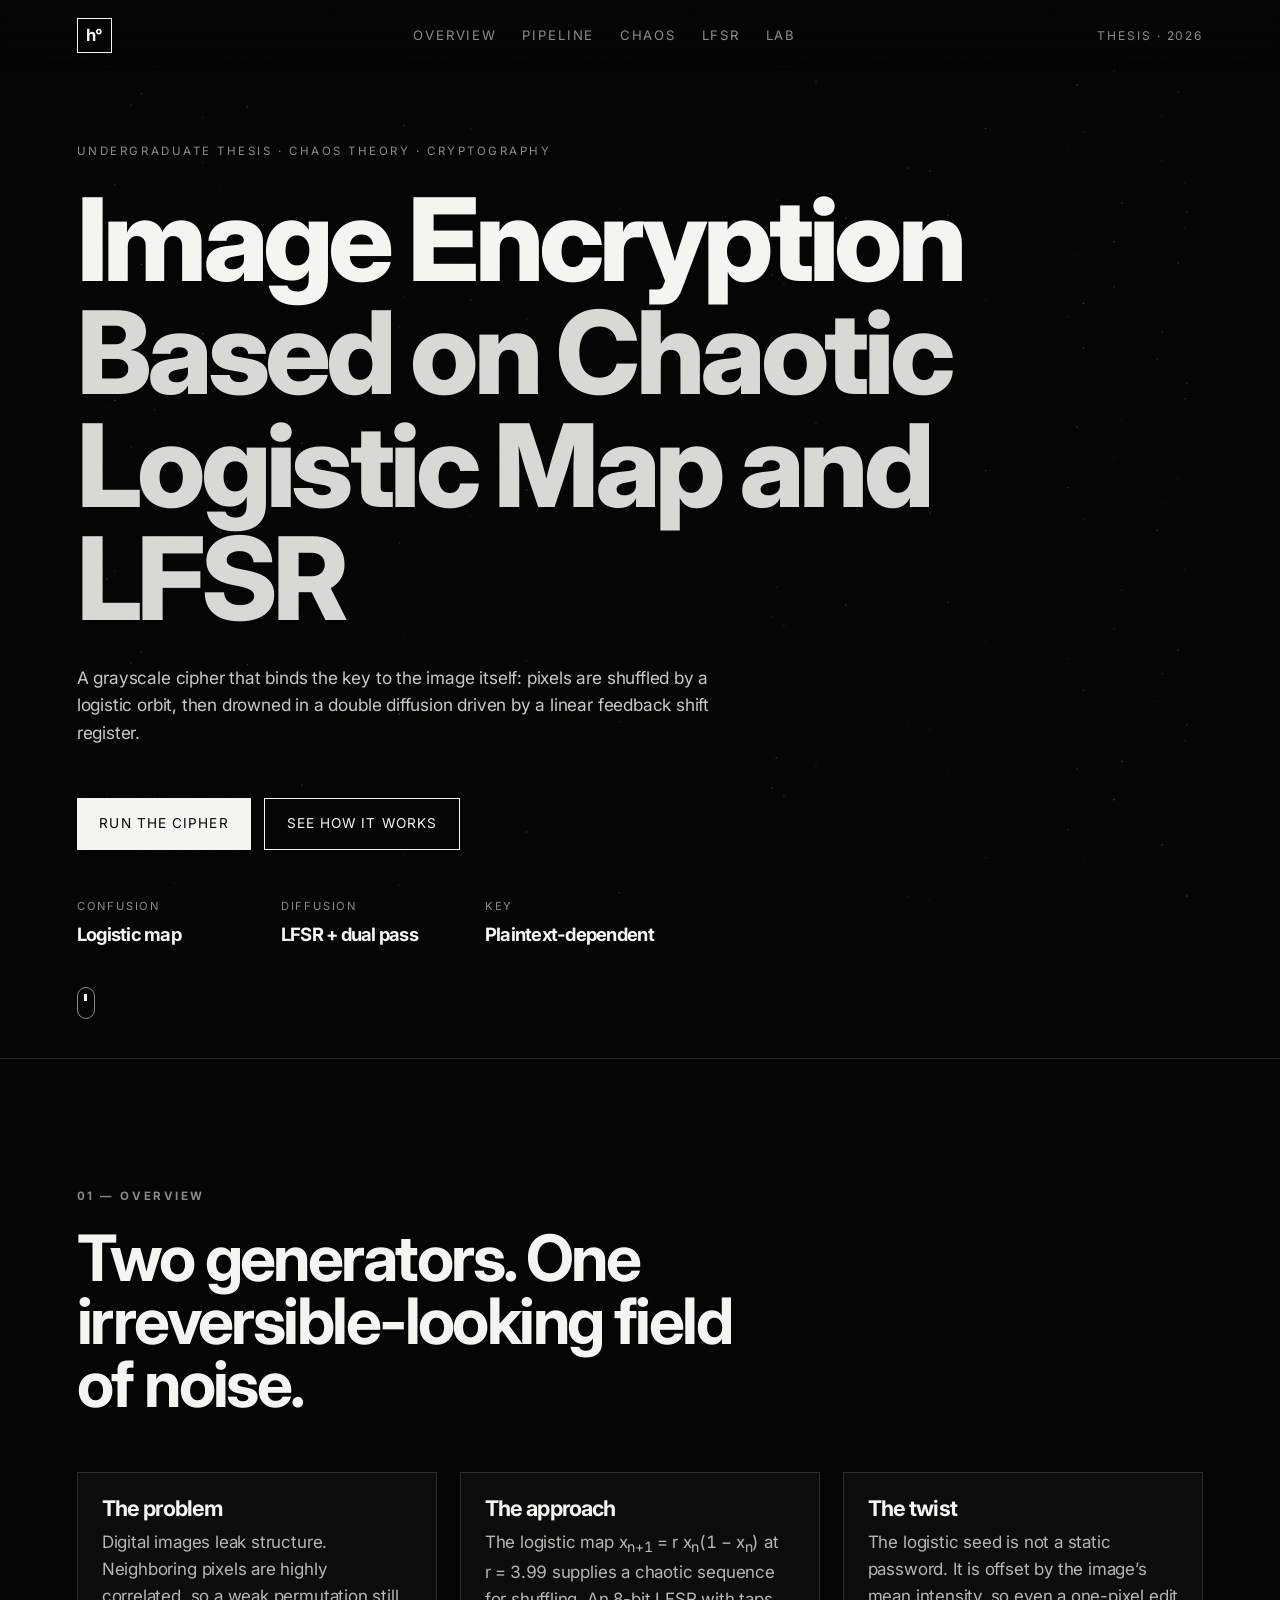
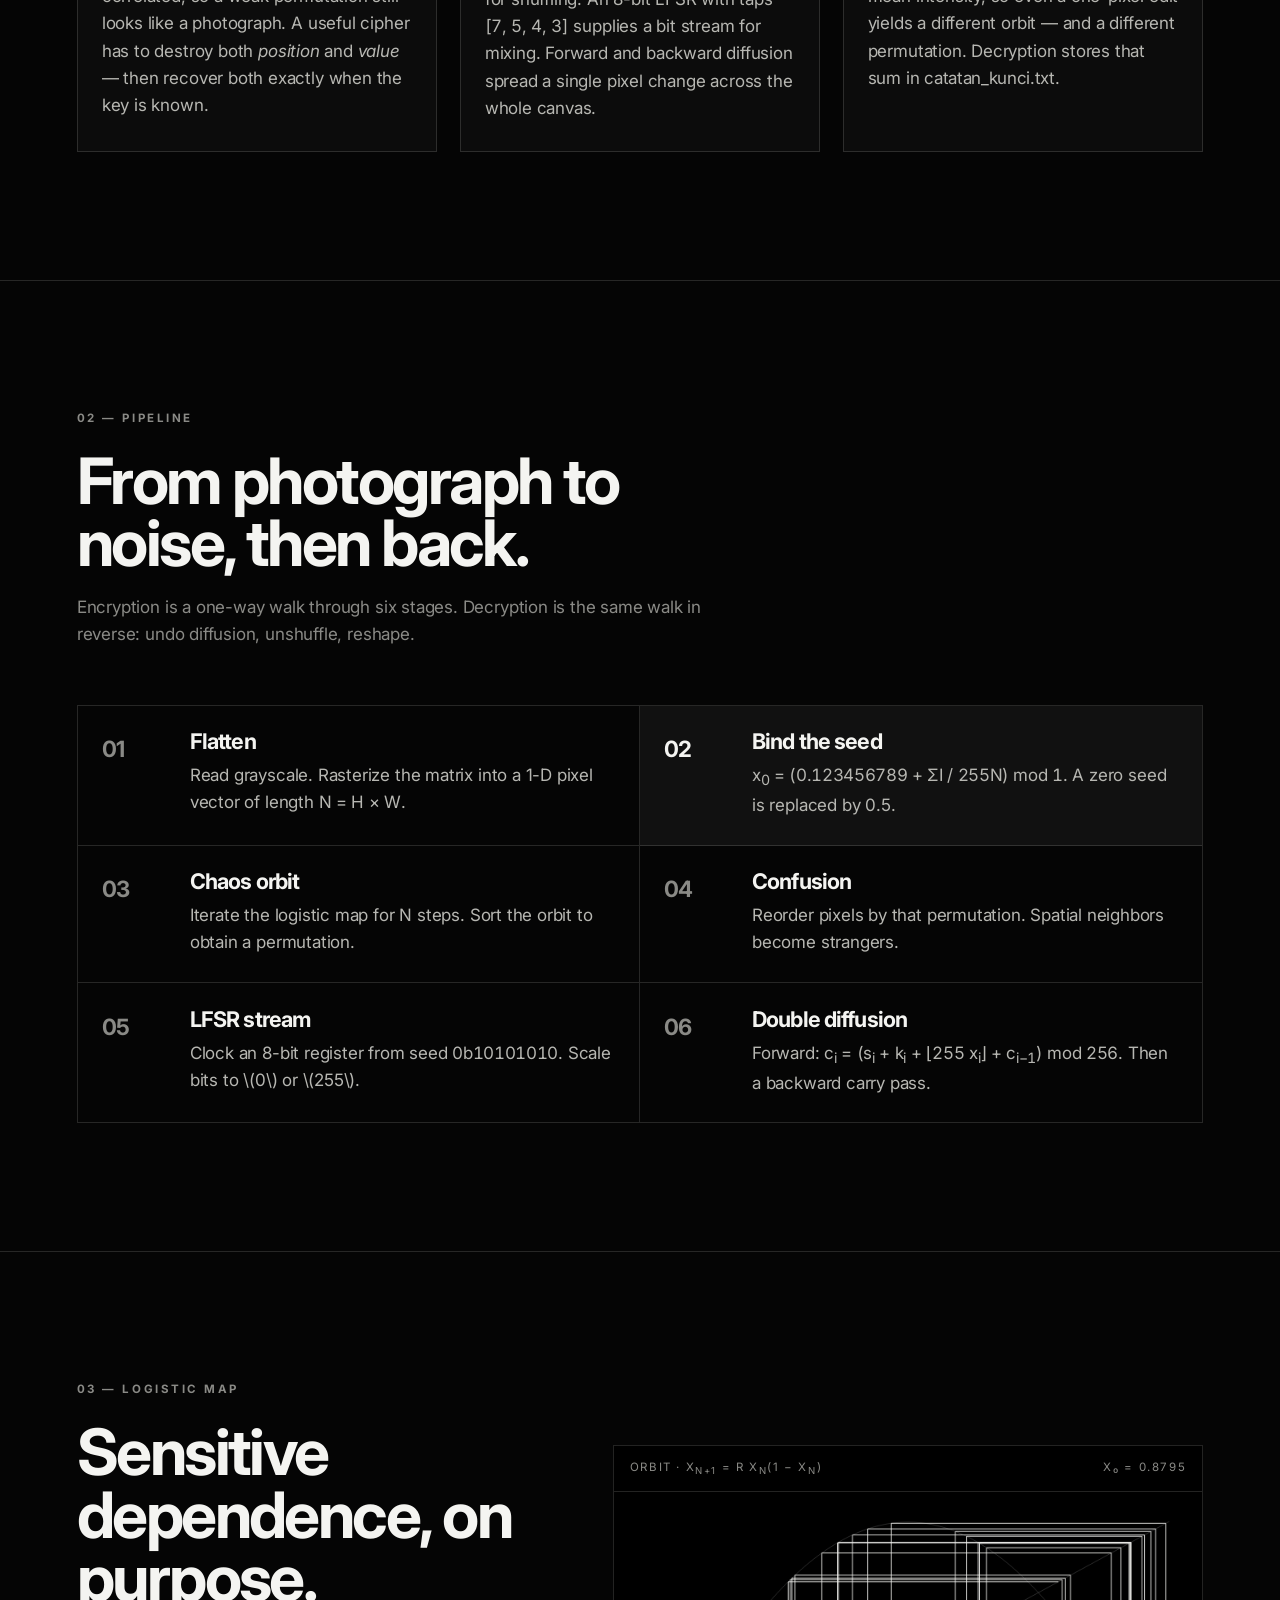
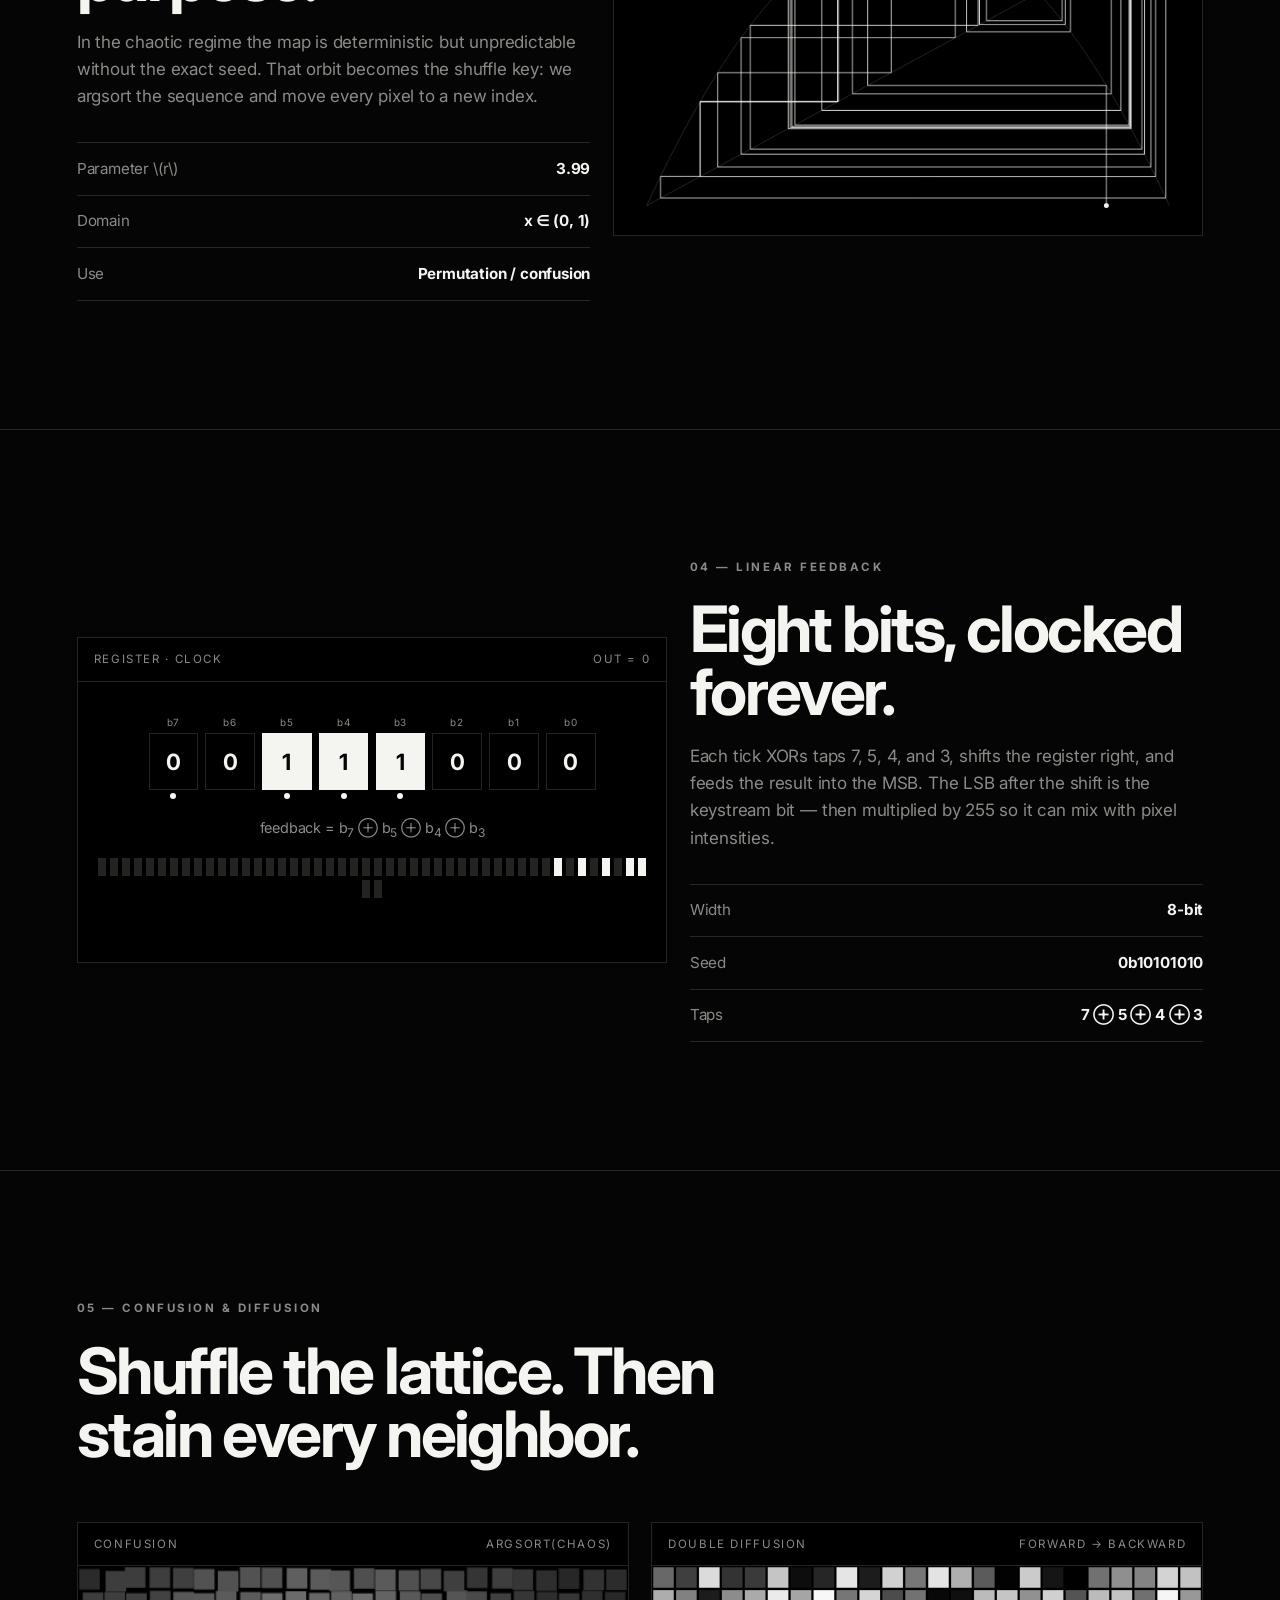
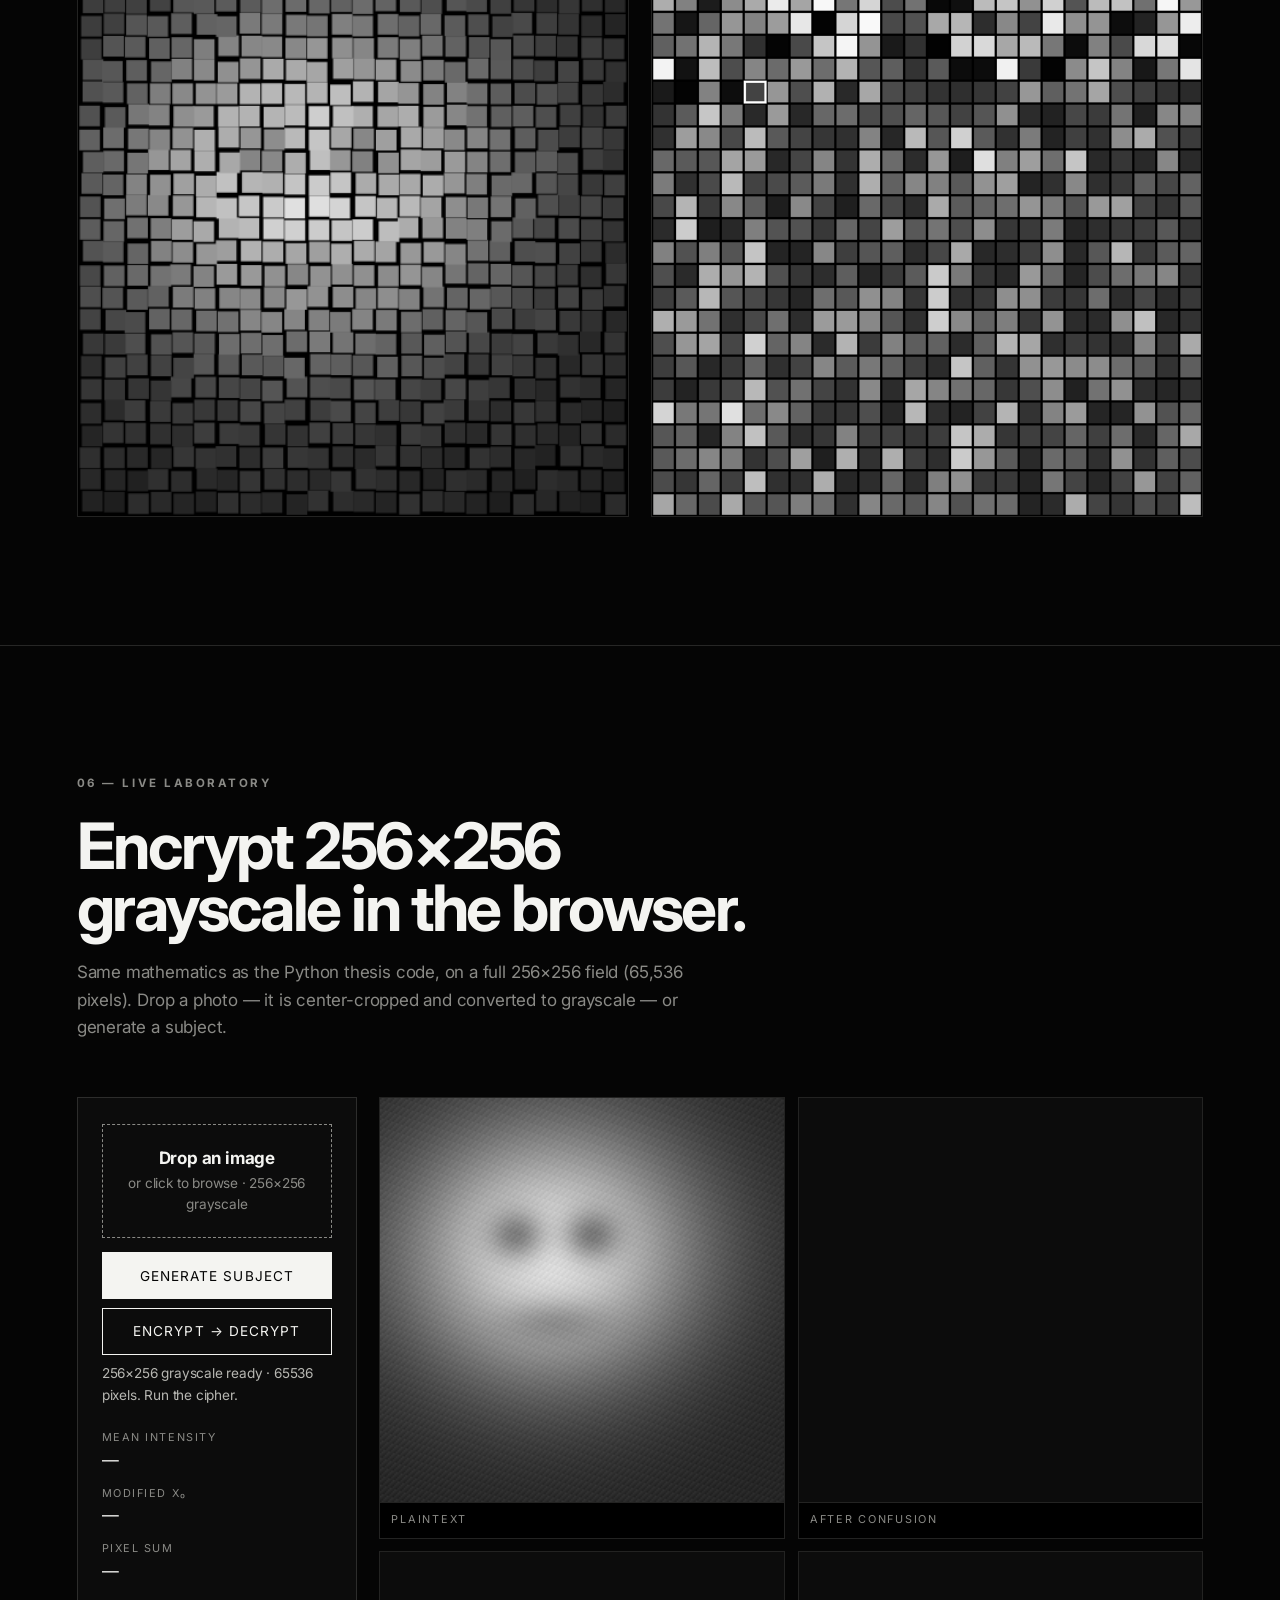
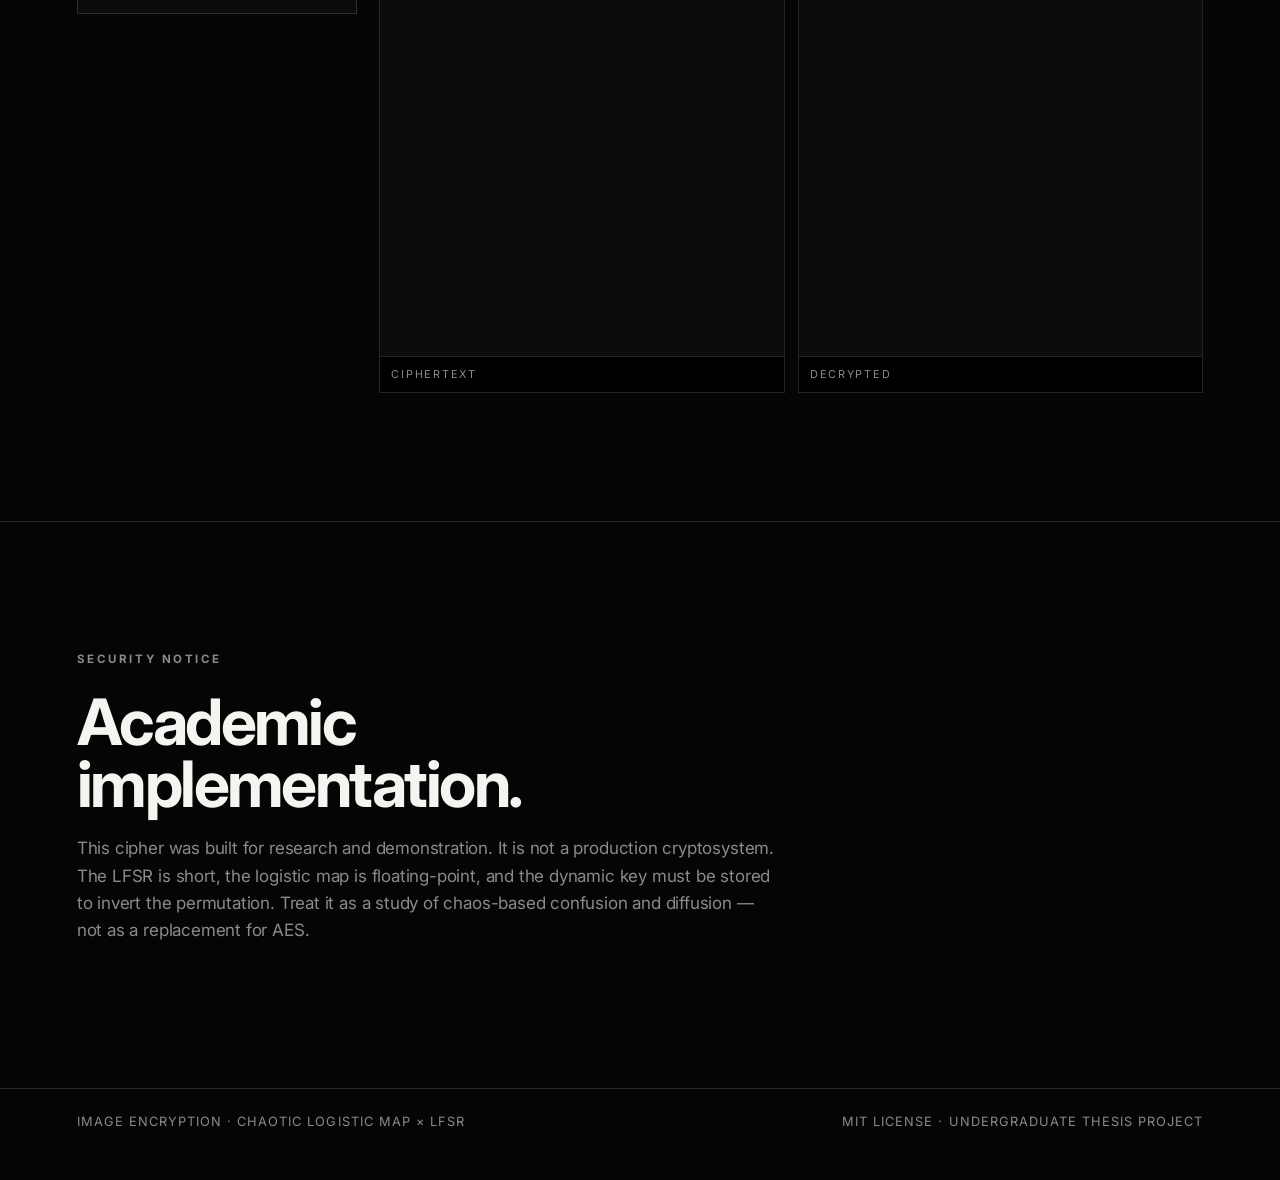
==== index.html @ 4e9b1168 "Initial commit" ====
<!DOCTYPE html>
<html lang="en">
  <head>
    <meta charset="UTF-8" />
    <meta name="viewport" content="width=device-width, initial-scale=1.0" />
    <title>erebus</title>
    <meta
      name="description"
      content="Undergraduate thesis showcase: image encryption based on a chaotic logistic map and a linear feedback shift register."
    />
    <link rel="preconnect" href="https://api.fontshare.com" />
    <link rel="preconnect" href="https://fonts.googleapis.com" />
    <link rel="preconnect" href="https://fonts.gstatic.com" crossorigin />
    <link
      href="https://api.fontshare.com/v2/css?f[]=open-sauce-one@400,500,600,700,800&display=swap"
      rel="stylesheet"
    />
    <link
      href="https://fonts.googleapis.com/css2?family=Inter:ital,opsz,wght@0,14..32,300;0,14..32,400;0,14..32,500;0,14..32,600;0,14..32,700;1,14..32,400&display=swap"
      rel="stylesheet"
    />
    <link rel="icon" href="favicon.ico" type="image/x-icon">
    <link rel="stylesheet" href="styles.css" />
  </head>
  <body>
    <div class="noise" aria-hidden="true"></div>
    <canvas id="bg-chaos" class="bg-canvas" aria-hidden="true"></canvas>

    <header class="nav">
      <a class="nav-mark" href="#top">h°</a>
      <nav class="nav-links">
        <a href="#overview">Overview</a>
        <a href="#pipeline">Pipeline</a>
        <a href="#chaos">Chaos</a>
        <a href="#lfsr">LFSR</a>
        <a href="#lab">Lab</a>
      </nav>
      <span class="nav-meta">Thesis · 2026</span>
    </header>

    <main id="top">
      <section class="hero">
        <p class="eyebrow fade-up">
          Undergraduate thesis · Chaos theory · Cryptography
        </p>
        <h1 class="hero-title fade-up">
          Image Encryption
          <span>Based on Chaotic</span>
          <span>Logistic Map and LFSR</span>
        </h1>
        <p class="hero-lede fade-up">
          A grayscale cipher that binds the key to the image itself: pixels are
          shuffled by a logistic orbit, then drowned in a double diffusion driven
          by a linear feedback shift register.
        </p>
        <div class="hero-actions fade-up">
          <a class="btn btn-solid" href="#lab">Run the cipher</a>
          <a class="btn btn-ghost" href="#pipeline">See how it works</a>
        </div>
        <dl class="hero-stats fade-up">
          <div>
            <dt>Confusion</dt>
            <dd>Logistic map</dd>
          </div>
          <div>
            <dt>Diffusion</dt>
            <dd>LFSR + dual pass</dd>
          </div>
          <div>
            <dt>Key</dt>
            <dd>Plaintext-dependent</dd>
          </div>
        </dl>
        <a class="scroll-hint" href="#overview" aria-label="Scroll to overview">
          <span></span>
        </a>
      </section>

      <section id="overview" class="section">
        <div class="section-head">
          <p class="kicker">01 — Overview</p>
          <h2>Two generators. One irreversible-looking field of noise.</h2>
        </div>
        <div class="overview-grid">
          <article class="panel">
            <h3>The problem</h3>
            <p>
              Digital images leak structure. Neighboring pixels are highly
              correlated, so a weak permutation still looks like a photograph.
              A useful cipher has to destroy both <em>position</em> and
              <em>value</em> — then recover both exactly when the key is known.
            </p>
          </article>
          <article class="panel">
            <h3>The approach</h3>
            <p>
              The logistic map
              <span class="eq">x<sub>n+1</sub> = r x<sub>n</sub>(1 − x<sub>n</sub>)</span>
              at <span class="eq">r = 3.99</span> supplies a chaotic sequence
              for shuffling. An 8-bit LFSR with taps
              <span class="mono">[7, 5, 4, 3]</span> supplies a bit stream for
              mixing. Forward and backward diffusion spread a single pixel
              change across the whole canvas.
            </p>
          </article>
          <article class="panel">
            <h3>The twist</h3>
            <p>
              The logistic seed is not a static password. It is offset by the
              image’s mean intensity, so even a one-pixel edit yields a
              different orbit — and a different permutation. Decryption stores
              that sum in <span class="mono">catatan_kunci.txt</span>.
            </p>
          </article>
        </div>
      </section>

      <section id="pipeline" class="section">
        <div class="section-head">
          <p class="kicker">02 — Pipeline</p>
          <h2>From photograph to noise, then back.</h2>
          <p class="lede">
            Encryption is a one-way walk through six stages. Decryption is the
            same walk in reverse: undo diffusion, unshuffle, reshape.
          </p>
        </div>

        <ol class="pipeline">
          <li class="pipe-step" data-step="0">
            <span class="pipe-num">01</span>
            <div>
              <h3>Flatten</h3>
              <p>Read grayscale. Rasterize the matrix into a 1-D pixel vector of length <span class="eq">N = H × W</span>.</p>
            </div>
          </li>
          <li class="pipe-step" data-step="1">
            <span class="pipe-num">02</span>
            <div>
              <h3>Bind the seed</h3>
              <p>
                <span class="eq">x<sub>0</sub> = (0.123456789 + ΣI / 255N) mod 1</span>.
                A zero seed is replaced by 0.5.
              </p>
            </div>
          </li>
          <li class="pipe-step" data-step="2">
            <span class="pipe-num">03</span>
            <div>
              <h3>Chaos orbit</h3>
              <p>Iterate the logistic map for N steps. Sort the orbit to obtain a permutation.</p>
            </div>
          </li>
          <li class="pipe-step" data-step="3">
            <span class="pipe-num">04</span>
            <div>
              <h3>Confusion</h3>
              <p>Reorder pixels by that permutation. Spatial neighbors become strangers.</p>
            </div>
          </li>
          <li class="pipe-step" data-step="4">
            <span class="pipe-num">05</span>
            <div>
              <h3>LFSR stream</h3>
              <p>Clock an 8-bit register from seed <span class="mono">0b10101010</span>. Scale bits to \(0\) or \(255\).</p>
            </div>
          </li>
          <li class="pipe-step" data-step="5">
            <span class="pipe-num">06</span>
            <div>
              <h3>Double diffusion</h3>
              <p>
                Forward:
                <span class="eq">c<sub>i</sub> = (s<sub>i</sub> + k<sub>i</sub> + ⌊255 x<sub>i</sub>⌋ + c<sub>i−1</sub>) mod 256</span>.
                Then a backward carry pass.
              </p>
            </div>
          </li>
        </ol>
      </section>

      <section id="chaos" class="section split">
        <div>
          <p class="kicker">03 — Logistic map</p>
          <h2>Sensitive dependence, on purpose.</h2>
          <p class="lede">
            In the chaotic regime the map is deterministic but unpredictable
            without the exact seed. That orbit becomes the shuffle key: we
            argsort the sequence and move every pixel to a new index.
          </p>
          <ul class="spec-list">
            <li><span>Parameter \(r\)</span><strong>3.99</strong></li>
            <li><span>Domain</span><strong>x ∈ (0, 1)</strong></li>
            <li><span>Use</span><strong>Permutation / confusion</strong></li>
          </ul>
        </div>
        <div class="viz-card">
          <div class="viz-bar">
            <span>Orbit · x<sub>n+1</sub> = r x<sub>n</sub>(1 − x<sub>n</sub>)</span>
            <span id="chaos-label">x₀ = 0.314</span>
          </div>
          <canvas id="logistic-canvas" width="720" height="420"></canvas>
        </div>
      </section>

      <section id="lfsr" class="section split reverse">
        <div>
          <p class="kicker">04 — Linear feedback</p>
          <h2>Eight bits, clocked forever.</h2>
          <p class="lede">
            Each tick XORs taps 7, 5, 4, and 3, shifts the register right, and
            feeds the result into the MSB. The LSB after the shift is the
            keystream bit — then multiplied by 255 so it can mix with pixel
            intensities.
          </p>
          <ul class="spec-list">
            <li><span>Width</span><strong>8-bit</strong></li>
            <li><span>Seed</span><strong>0b10101010</strong></li>
            <li><span>Taps</span><strong>7 ⊕ 5 ⊕ 4 ⊕ 3</strong></li>
          </ul>
        </div>
        <div class="viz-card">
          <div class="viz-bar">
            <span>Register · clock</span>
            <span id="lfsr-bit">out = 0</span>
          </div>
          <div class="lfsr-stage">
            <div class="lfsr-bits" id="lfsr-bits" aria-hidden="true"></div>
            <p class="lfsr-formula">
              feedback = b<sub>7</sub> ⊕ b<sub>5</sub> ⊕ b<sub>4</sub> ⊕ b<sub>3</sub>
            </p>
            <div class="lfsr-stream" id="lfsr-stream"></div>
          </div>
        </div>
      </section>

      <section class="section">
        <div class="section-head">
          <p class="kicker">05 — Confusion &amp; diffusion</p>
          <h2>Shuffle the lattice. Then stain every neighbor.</h2>
        </div>
        <div class="two-viz">
          <div class="viz-card">
            <div class="viz-bar">
              <span>Confusion</span>
              <span>argsort(chaos)</span>
            </div>
            <canvas id="shuffle-canvas" width="480" height="480"></canvas>
          </div>
          <div class="viz-card">
            <div class="viz-bar">
              <span>Double diffusion</span>
              <span>forward → backward</span>
            </div>
            <canvas id="diffuse-canvas" width="480" height="480"></canvas>
          </div>
        </div>
      </section>

      <section id="lab" class="section lab">
        <div class="section-head">
          <p class="kicker">06 — Live laboratory</p>
          <h2>Encrypt 256×256 grayscale in the browser.</h2>
          <p class="lede">
            Same mathematics as the Python thesis code, on a full 256×256 field
            (65,536 pixels). Drop a photo — it is center-cropped and converted
            to grayscale — or generate a subject.
          </p>
        </div>

        <div class="lab-layout">
          <div class="lab-controls panel">
            <label class="file-drop" for="image-input">
              <input id="image-input" type="file" accept="image/*" />
              <strong>Drop an image</strong>
              <span>or click to browse · 256×256 grayscale</span>
            </label>
            <button type="button" class="btn btn-solid" id="btn-sample">
              Generate subject
            </button>
            <button type="button" class="btn btn-ghost" id="btn-run">
              Encrypt → decrypt
            </button>
            <p class="lab-status" id="lab-status">Waiting for a source image.</p>
            <dl class="lab-metrics" id="lab-metrics">
              <div>
                <dt>Mean intensity</dt>
                <dd id="m-mean">—</dd>
              </div>
              <div>
                <dt>Modified x₀</dt>
                <dd id="m-x0">—</dd>
              </div>
              <div>
                <dt>Pixel sum</dt>
                <dd id="m-sum">—</dd>
              </div>
            </dl>
          </div>
          <div class="lab-frames">
            <figure>
              <canvas id="frame-plain" width="256" height="256"></canvas>
              <figcaption>Plaintext</figcaption>
            </figure>
            <figure>
              <canvas id="frame-conf" width="256" height="256"></canvas>
              <figcaption>After confusion</figcaption>
            </figure>
            <figure>
              <canvas id="frame-cipher" width="256" height="256"></canvas>
              <figcaption>Ciphertext</figcaption>
            </figure>
            <figure>
              <canvas id="frame-plain-out" width="256" height="256"></canvas>
              <figcaption>Decrypted</figcaption>
            </figure>
          </div>
        </div>
      </section>

      <section class="section note">
        <p class="kicker">Security notice</p>
        <h2>Academic implementation.</h2>
        <p>
          This cipher was built for research and demonstration. It is not a
          production cryptosystem. The LFSR is short, the logistic map is
          floating-point, and the dynamic key must be stored to invert the
          permutation. Treat it as a study of chaos-based confusion and
          diffusion — not as a replacement for AES.
        </p>
      </section>
    </main>

    <footer class="footer">
      <p>Image Encryption · Chaotic Logistic Map × LFSR</p>
      <p>MIT License · Undergraduate thesis project</p>
    </footer>

    <script src="app.js"></script>
  </body>
</html>
---- styles.css ----
:root {
  --bg: #050505;
  --ink: #f4f4f1;
  --muted: #8a8a86;
  --line: rgba(244, 244, 241, 0.14);
  --panel: #0c0c0c;
  --font-display: "Open Sauce One", "Inter", system-ui, sans-serif;
  --font-body: "Inter", system-ui, sans-serif;
}

*,
*::before,
*::after {
  box-sizing: border-box;
}

html {
  scroll-behavior: smooth;
}

body {
  margin: 0;
  background: var(--bg);
  color: var(--ink);
  font-family: var(--font-body);
  font-optical-sizing: auto;
  font-size: 17px;
  line-height: 1.6;
  letter-spacing: -0.011em;
  overflow-x: hidden;
}

h1,
h2,
h3,
.nav-mark,
.kicker,
.pipe-num,
.hero-stats dd {
  font-family: var(--font-display);
  font-weight: 700;
  letter-spacing: -0.04em;
}

h1,
h2,
h3 {
  line-height: 0.98;
  margin: 0;
}

h2 {
  font-size: clamp(2.2rem, 5vw, 4.2rem);
  max-width: 16ch;
}

h3 {
  font-size: 1.35rem;
  margin-bottom: 0.6rem;
}

p {
  margin: 0 0 1rem;
}

a {
  color: inherit;
  text-decoration: none;
}

.mono,
.eq {
  font-variant-numeric: tabular-nums;
  letter-spacing: -0.02em;
}

.eq {
  display: inline;
  white-space: nowrap;
}

.noise {
  pointer-events: none;
  position: fixed;
  inset: 0;
  z-index: 8;
  opacity: 0.07;
  mix-blend-mode: overlay;
  background-image: url("data:image/svg+xml,%3Csvg xmlns='http://www.w3.org/2000/svg' width='180' height='180'%3E%3Cfilter id='n'%3E%3CfeTurbulence type='fractalNoise' baseFrequency='.85' numOctaves='4' stitchTiles='stitch'/%3E%3C/filter%3E%3Crect width='180' height='180' filter='url(%23n)'/%3E%3C/svg%3E");
}

.bg-canvas {
  position: fixed;
  inset: 0;
  width: 100%;
  height: 100%;
  z-index: 0;
  opacity: 0.45;
}

.nav,
main,
.footer {
  position: relative;
  z-index: 1;
}

.nav {
  position: sticky;
  top: 0;
  z-index: 5;
  display: flex;
  align-items: center;
  justify-content: space-between;
  gap: 1rem;
  padding: 1.1rem 6vw;
  background: linear-gradient(to bottom, rgba(5, 5, 5, 0.92), rgba(5, 5, 5, 0.4) 70%, transparent);
  backdrop-filter: blur(8px);
}

.nav-mark {
  font-size: 1.05rem;
  border: 1px solid var(--ink);
  width: 2.2rem;
  height: 2.2rem;
  display: grid;
  place-items: center;
}

.nav-links {
  display: flex;
  gap: 1.6rem;
  font-size: 0.82rem;
  text-transform: uppercase;
  letter-spacing: 0.14em;
  color: var(--muted);
}

.nav-links a:hover {
  color: var(--ink);
}

.nav-meta {
  font-size: 0.75rem;
  letter-spacing: 0.16em;
  text-transform: uppercase;
  color: var(--muted);
}

.hero {
  min-height: 100vh;
  display: flex;
  flex-direction: column;
  justify-content: center;
  padding: 8vh 6vw 12vh;
  position: relative;
}

.eyebrow,
.kicker {
  font-size: 0.72rem;
  letter-spacing: 0.22em;
  text-transform: uppercase;
  color: var(--muted);
  margin-bottom: 1.4rem;
}

.hero-title {
  font-size: clamp(3.2rem, 9vw, 8.4rem);
  font-weight: 800;
  max-width: 12ch;
}

.hero-title span {
  display: block;
  color: #d8d8d4;
}

.hero-lede {
  max-width: 42rem;
  margin-top: 1.8rem;
  color: #c8c8c2;
  font-size: 1.08rem;
}

.hero-actions {
  display: flex;
  flex-wrap: wrap;
  gap: 0.8rem;
  margin: 2.2rem 0 3rem;
}

.btn {
  font-family: var(--font-body);
  font-size: 0.85rem;
  letter-spacing: 0.08em;
  text-transform: uppercase;
  padding: 0.9rem 1.35rem;
  border: 1px solid var(--ink);
  background: transparent;
  color: var(--ink);
  cursor: pointer;
  transition: background 0.25s ease, color 0.25s ease, transform 0.25s ease;
}

.btn:hover {
  transform: translateY(-1px);
}

.btn-solid {
  background: var(--ink);
  color: var(--bg);
}

.btn-ghost:hover {
  background: var(--ink);
  color: var(--bg);
}

.hero-stats {
  display: grid;
  grid-template-columns: repeat(3, minmax(0, 180px));
  gap: 1.5rem;
  margin: 0;
}

.hero-stats dt {
  font-size: 0.7rem;
  letter-spacing: 0.16em;
  text-transform: uppercase;
  color: var(--muted);
}

.hero-stats dd {
  margin: 0.25rem 0 0;
  font-size: 1.15rem;
}

.scroll-hint {
  position: absolute;
  bottom: 2.4rem;
  left: 6vw;
  width: 18px;
  height: 32px;
  border: 1px solid var(--muted);
  border-radius: 99px;
}

.scroll-hint span {
  display: block;
  width: 3px;
  height: 7px;
  margin: 6px auto 0;
  background: var(--ink);
  animation: drip 1.6s ease-in-out infinite;
}

@keyframes drip {
  0% {
    opacity: 1;
    transform: translateY(0);
  }
  100% {
    opacity: 0;
    transform: translateY(12px);
  }
}

.section {
  padding: 8rem 6vw;
  border-top: 1px solid var(--line);
}

.section-head {
  margin-bottom: 3.5rem;
}

.lede {
  max-width: 40rem;
  color: var(--muted);
  margin-top: 1.2rem;
}

.overview-grid,
.two-viz,
.lab-layout,
.split {
  display: grid;
  gap: 1.4rem;
}

.overview-grid {
  grid-template-columns: repeat(3, minmax(0, 1fr));
}

.panel {
  background: var(--panel);
  border: 1px solid var(--line);
  padding: 1.6rem 1.5rem 1.8rem;
}

.panel p,
.pipe-step p {
  color: #b7b7b2;
  margin: 0;
}

.pipeline {
  list-style: none;
  margin: 0;
  padding: 0;
  display: grid;
  grid-template-columns: repeat(2, minmax(0, 1fr));
  gap: 0;
  border: 1px solid var(--line);
}

.pipe-step {
  display: grid;
  grid-template-columns: 4.5rem 1fr;
  gap: 1rem;
  padding: 1.6rem 1.5rem;
  border-bottom: 1px solid var(--line);
  border-right: 1px solid var(--line);
  transition: background 0.4s ease;
}

.pipe-step:nth-child(2n) {
  border-right: none;
}

.pipe-step:nth-last-child(-n + 2) {
  border-bottom: none;
}

.pipe-step.is-on {
  background: #111;
}

.pipe-num {
  font-size: 1.4rem;
  color: var(--muted);
}

.pipe-step.is-on .pipe-num {
  color: var(--ink);
}

.split {
  grid-template-columns: 1fr 1.15fr;
  align-items: center;
}

.split.reverse {
  grid-template-columns: 1.15fr 1fr;
}

.split.reverse > div:first-child {
  order: 2;
}

.spec-list {
  list-style: none;
  padding: 0;
  margin: 2rem 0 0;
  border-top: 1px solid var(--line);
}

.spec-list li {
  display: flex;
  justify-content: space-between;
  gap: 1rem;
  padding: 0.85rem 0;
  border-bottom: 1px solid var(--line);
  font-size: 0.95rem;
}

.spec-list span {
  color: var(--muted);
}

.viz-card {
  background: #000;
  border: 1px solid var(--line);
  overflow: hidden;
}

.viz-bar {
  display: flex;
  justify-content: space-between;
  gap: 1rem;
  padding: 0.75rem 1rem;
  border-bottom: 1px solid var(--line);
  font-size: 0.72rem;
  letter-spacing: 0.14em;
  text-transform: uppercase;
  color: var(--muted);
}

.viz-card canvas {
  display: block;
  width: 100%;
  height: auto;
}

.two-viz {
  grid-template-columns: 1fr 1fr;
}

.lfsr-stage {
  padding: 2rem 1.2rem 1.4rem;
  min-height: 280px;
}

.lfsr-bits {
  display: flex;
  justify-content: center;
  gap: 0.45rem;
  padding-top: 1.2rem;
}

.bit {
  width: 3.1rem;
  height: 3.6rem;
  border: 1px solid var(--line);
  display: grid;
  place-items: center;
  font-family: var(--font-display);
  font-size: 1.4rem;
  position: relative;
  transition: background 0.2s ease, color 0.2s ease, border-color 0.2s ease;
}

.bit.on {
  background: var(--ink);
  color: var(--bg);
  border-color: var(--ink);
}

.bit.tap::after {
  content: "";
  position: absolute;
  bottom: -10px;
  width: 6px;
  height: 6px;
  background: var(--ink);
  border-radius: 50%;
}

.bit span {
  position: absolute;
  top: -1.15rem;
  font-size: 0.62rem;
  letter-spacing: 0.08em;
  color: var(--muted);
  font-family: var(--font-body);
}

.bit b {
  font-weight: 700;
  font-family: var(--font-display);
}

.lfsr-formula {
  text-align: center;
  color: var(--muted);
  font-size: 0.9rem;
  margin: 1.6rem 0 1rem;
}

.lfsr-stream {
  display: flex;
  gap: 4px;
  justify-content: center;
  flex-wrap: wrap;
  min-height: 18px;
}

.lfsr-stream i {
  width: 8px;
  height: 18px;
  background: var(--line);
  display: block;
}

.lfsr-stream i.on {
  background: var(--ink);
}

.lab-layout {
  grid-template-columns: 280px 1fr;
  align-items: start;
}

.file-drop {
  display: block;
  border: 1px dashed var(--muted);
  padding: 1.3rem 1rem;
  text-align: center;
  cursor: pointer;
  margin-bottom: 0.9rem;
  transition: border-color 0.2s ease, background 0.2s ease;
}

.file-drop:hover {
  border-color: var(--ink);
  background: #111;
}

.file-drop input {
  display: none;
}

.file-drop span,
.lab-status {
  display: block;
  color: var(--muted);
  font-size: 0.85rem;
}

.lab-controls .btn {
  width: 100%;
  margin-bottom: 0.55rem;
}

.lab-metrics {
  margin: 1.4rem 0 0;
  display: grid;
  gap: 0.7rem;
}

.lab-metrics dt {
  font-size: 0.68rem;
  letter-spacing: 0.14em;
  text-transform: uppercase;
  color: var(--muted);
}

.lab-metrics dd {
  margin: 0;
  font-family: var(--font-display);
  font-size: 1.05rem;
}

.lab-frames {
  display: grid;
  grid-template-columns: 1fr 1fr;
  gap: 0.8rem;
}

.btn:disabled {
  opacity: 0.4;
  cursor: wait;
  transform: none;
}

.lab-frames figure {
  margin: 0;
  border: 1px solid var(--line);
  background: #000;
}

.lab-frames canvas {
  width: 100%;
  height: auto;
  display: block;
  image-rendering: auto;
}

.lab-frames figcaption {
  padding: 0.55rem 0.7rem;
  font-size: 0.68rem;
  letter-spacing: 0.16em;
  text-transform: uppercase;
  color: var(--muted);
  border-top: 1px solid var(--line);
}

.note h2 {
  max-width: 12ch;
  margin-bottom: 1.2rem;
}

.note p {
  max-width: 44rem;
  color: var(--muted);
}

.footer {
  display: flex;
  justify-content: space-between;
  gap: 1rem;
  flex-wrap: wrap;
  padding: 1.4rem 6vw 2rem;
  border-top: 1px solid var(--line);
  color: var(--muted);
  font-size: 0.8rem;
  letter-spacing: 0.08em;
  text-transform: uppercase;
}

.fade-up {
  animation: fadeUp 1s ease both;
}

.fade-up:nth-child(2) {
  animation-delay: 0.08s;
}
.fade-up:nth-child(3) {
  animation-delay: 0.16s;
}
.fade-up:nth-child(4) {
  animation-delay: 0.24s;
}
.fade-up:nth-child(5) {
  animation-delay: 0.32s;
}

@keyframes fadeUp {
  from {
    opacity: 0;
    transform: translateY(18px);
  }
  to {
    opacity: 1;
    transform: translateY(0);
  }
}

@media (prefers-reduced-motion: reduce) {
  html {
    scroll-behavior: auto;
  }

  .fade-up,
  .scroll-hint span {
    animation: none;
  }
}

@media (max-width: 980px) {
  .nav-links,
  .nav-meta {
    display: none;
  }

  .overview-grid,
  .split,
  .split.reverse,
  .two-viz,
  .lab-layout,
  .pipeline {
    grid-template-columns: 1fr;
  }

  .lab-frames {
    grid-template-columns: 1fr 1fr;
  }

  .split.reverse > div:first-child {
    order: 0;
  }

  .pipe-step,
  .pipe-step:nth-child(2n) {
    border-right: none;
  }

  .hero-stats {
    grid-template-columns: 1fr;
  }
}
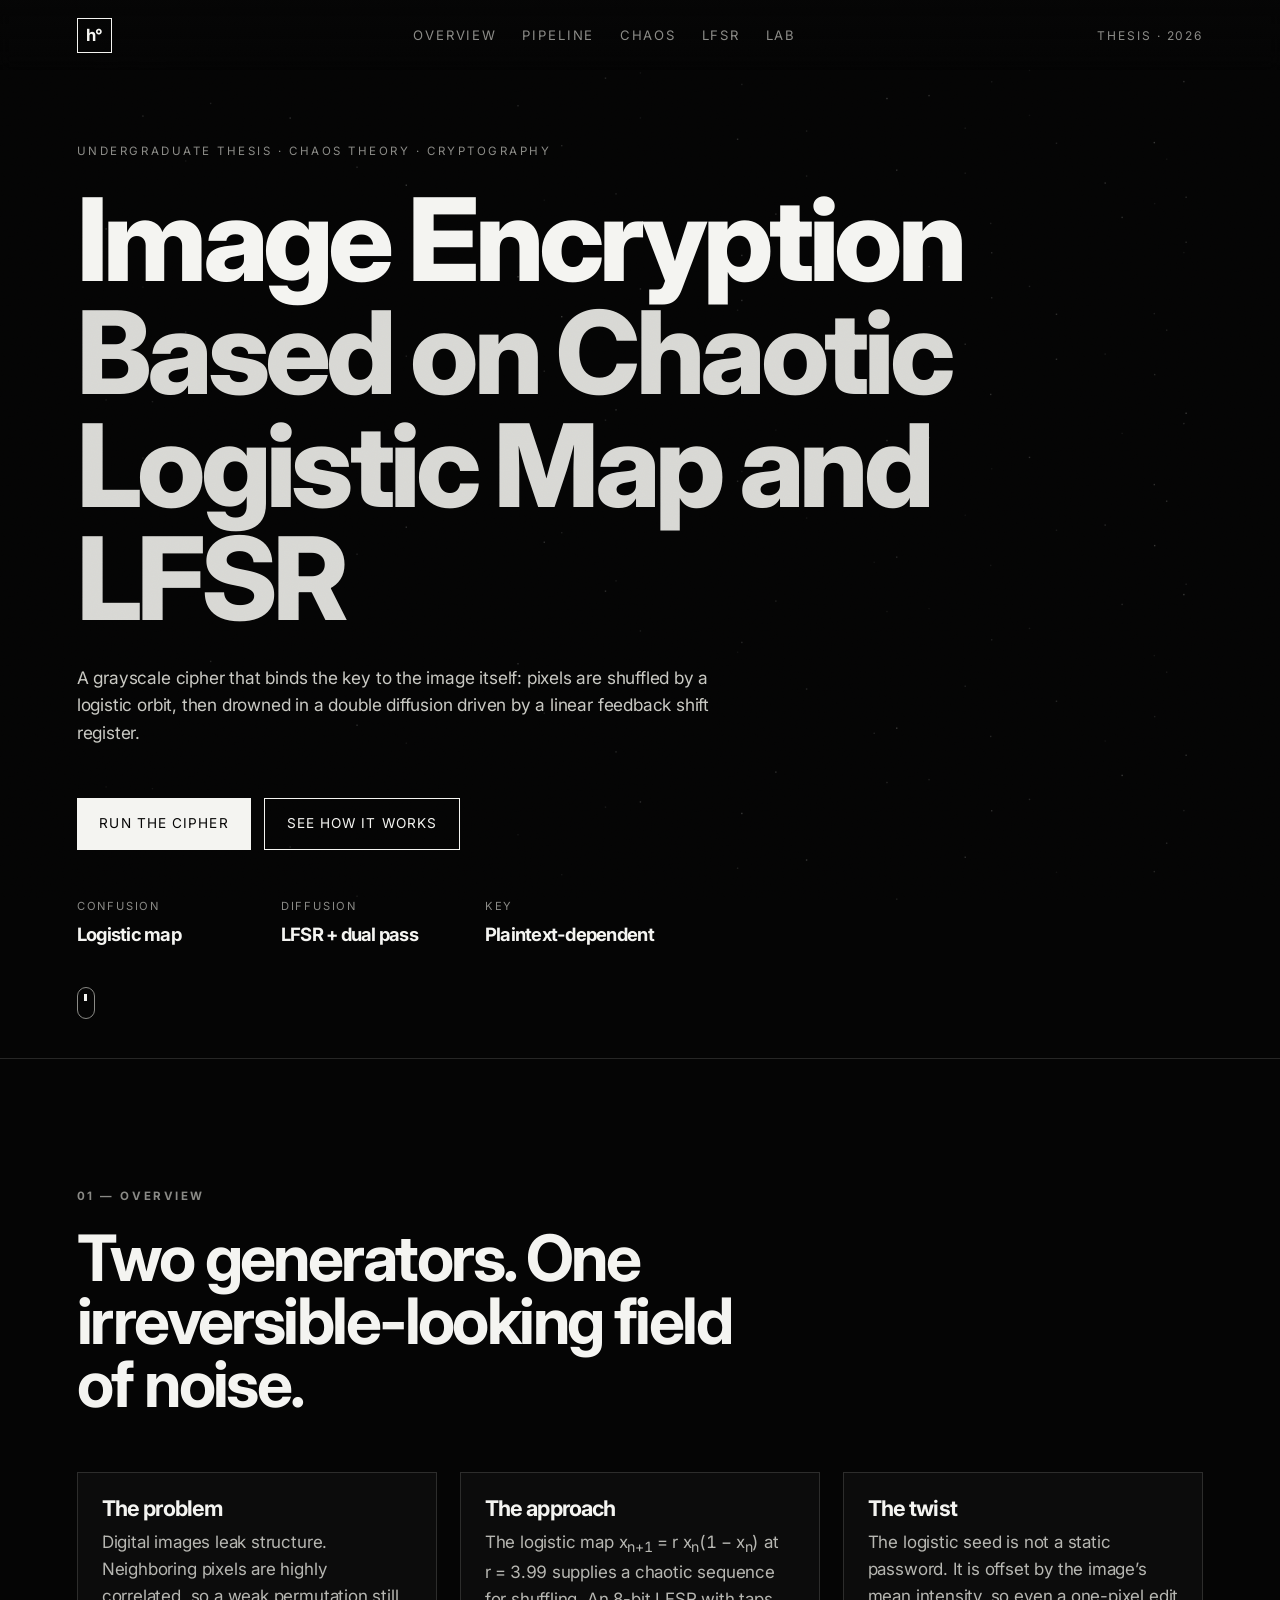
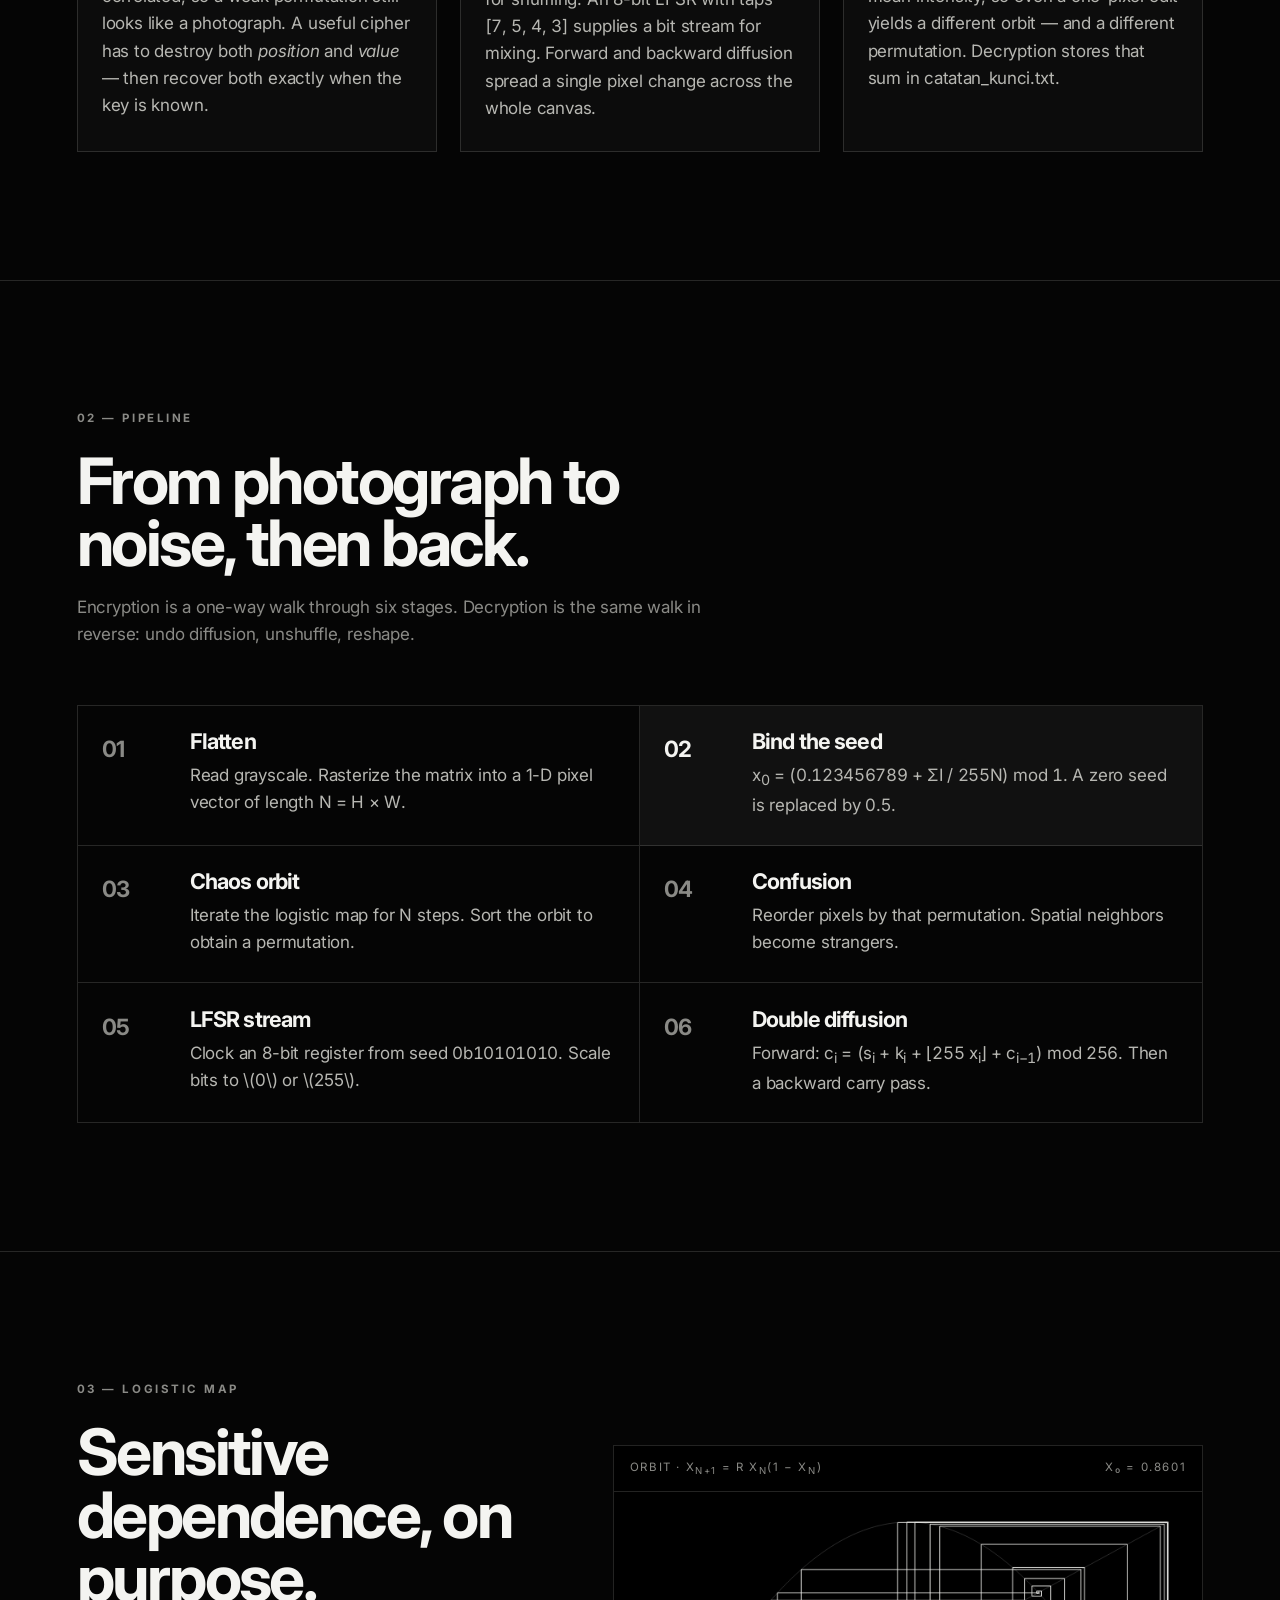
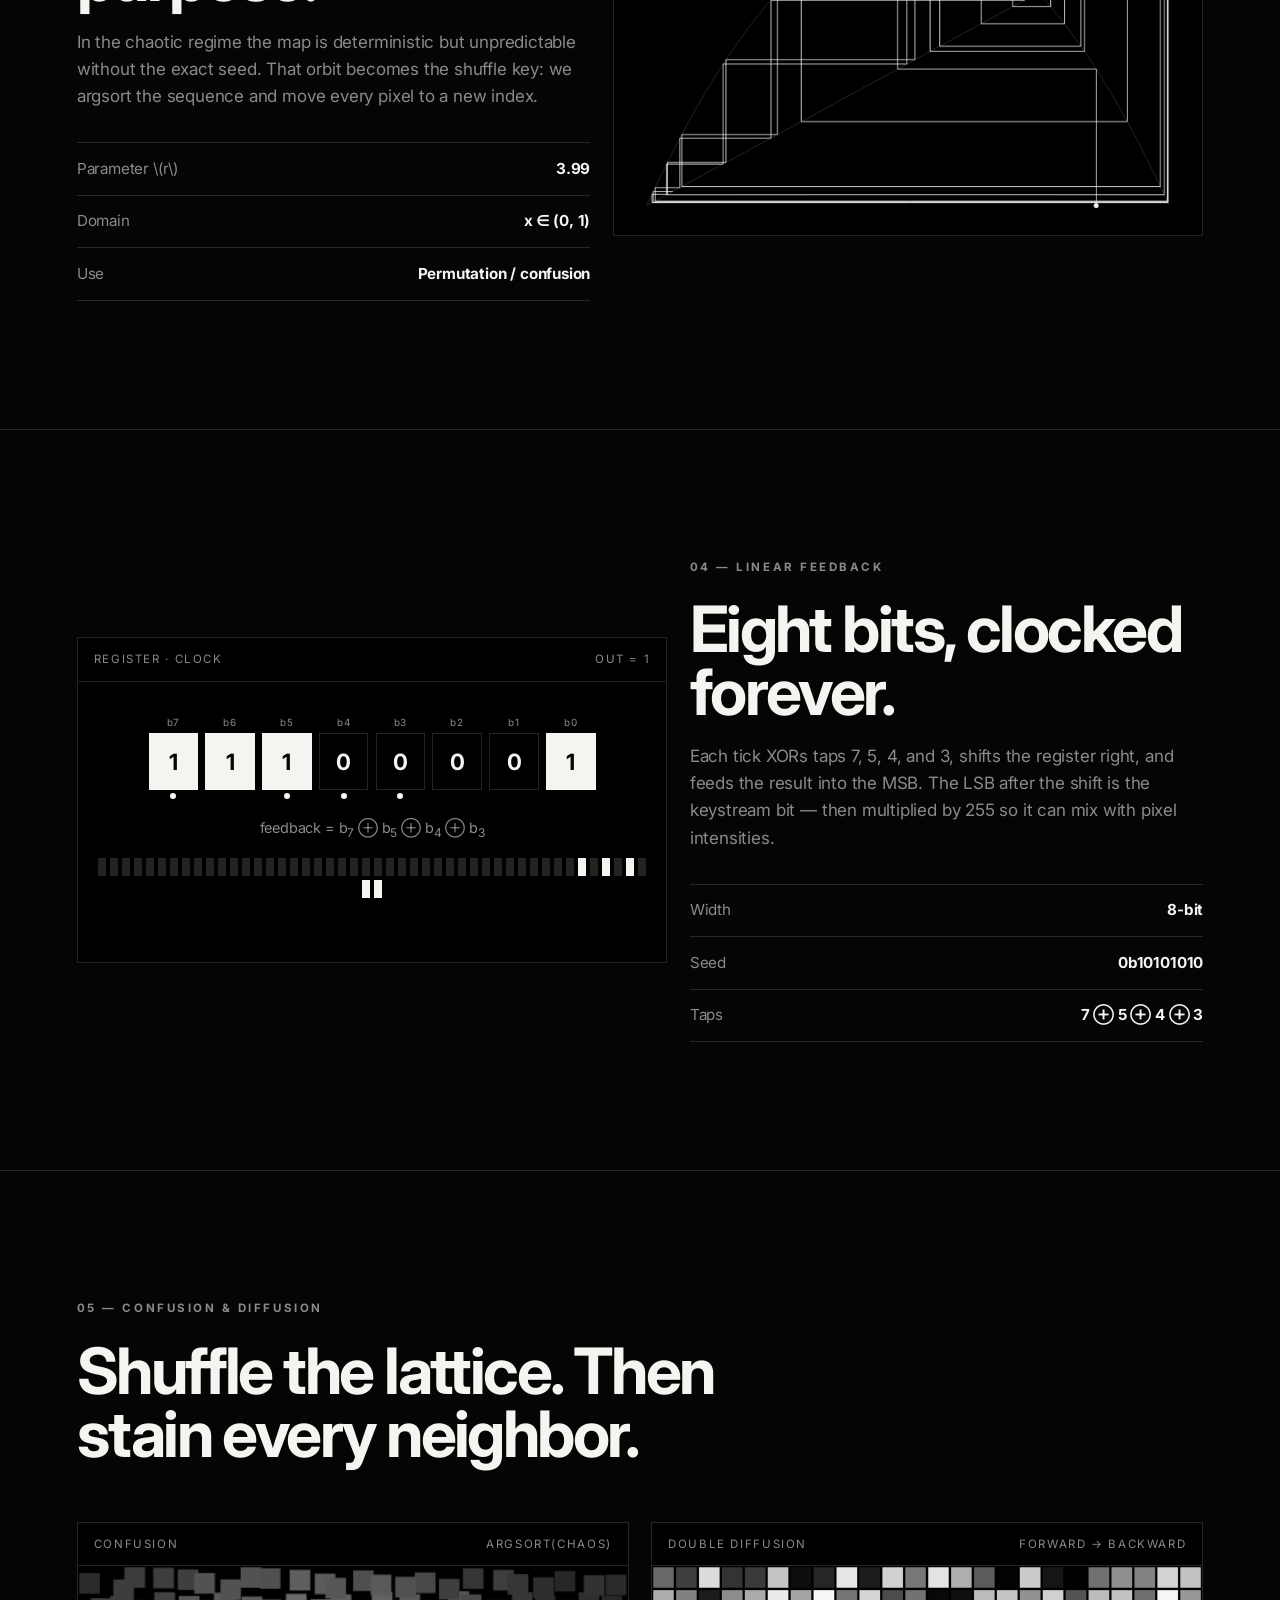
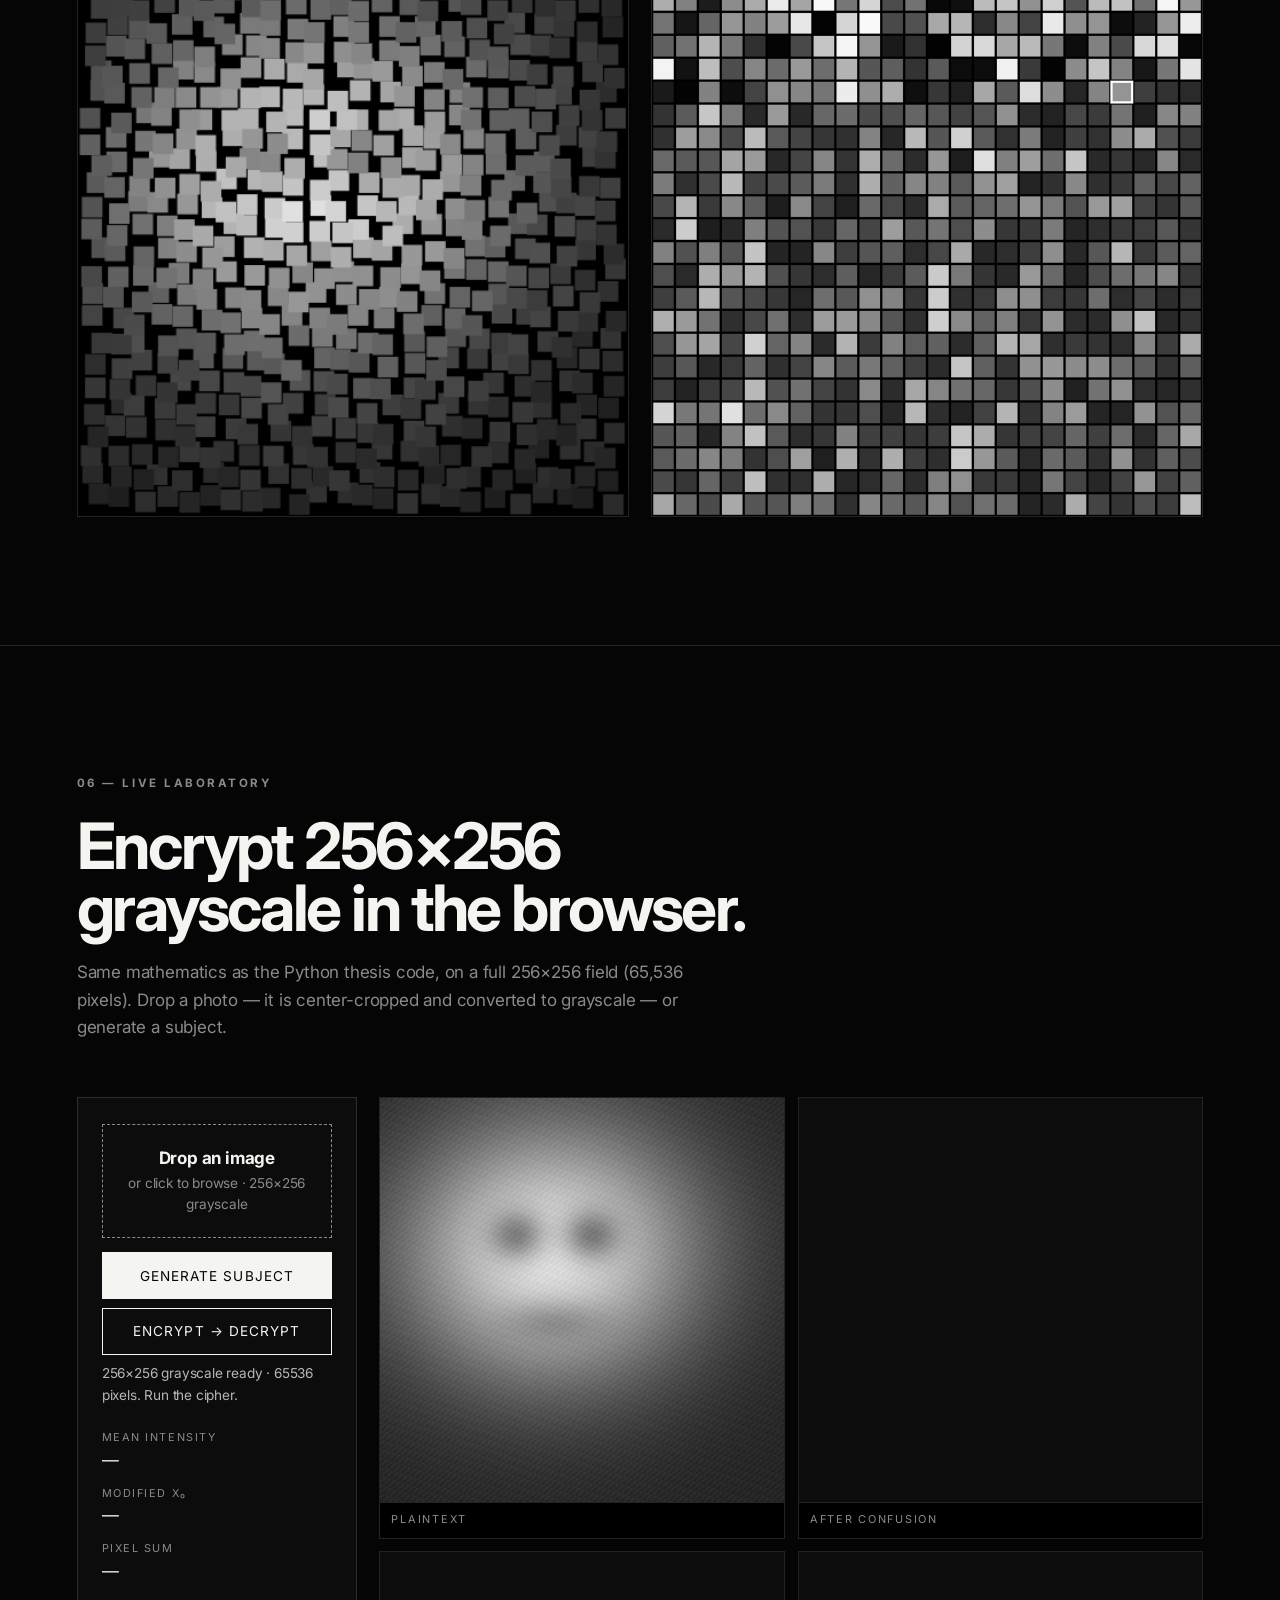
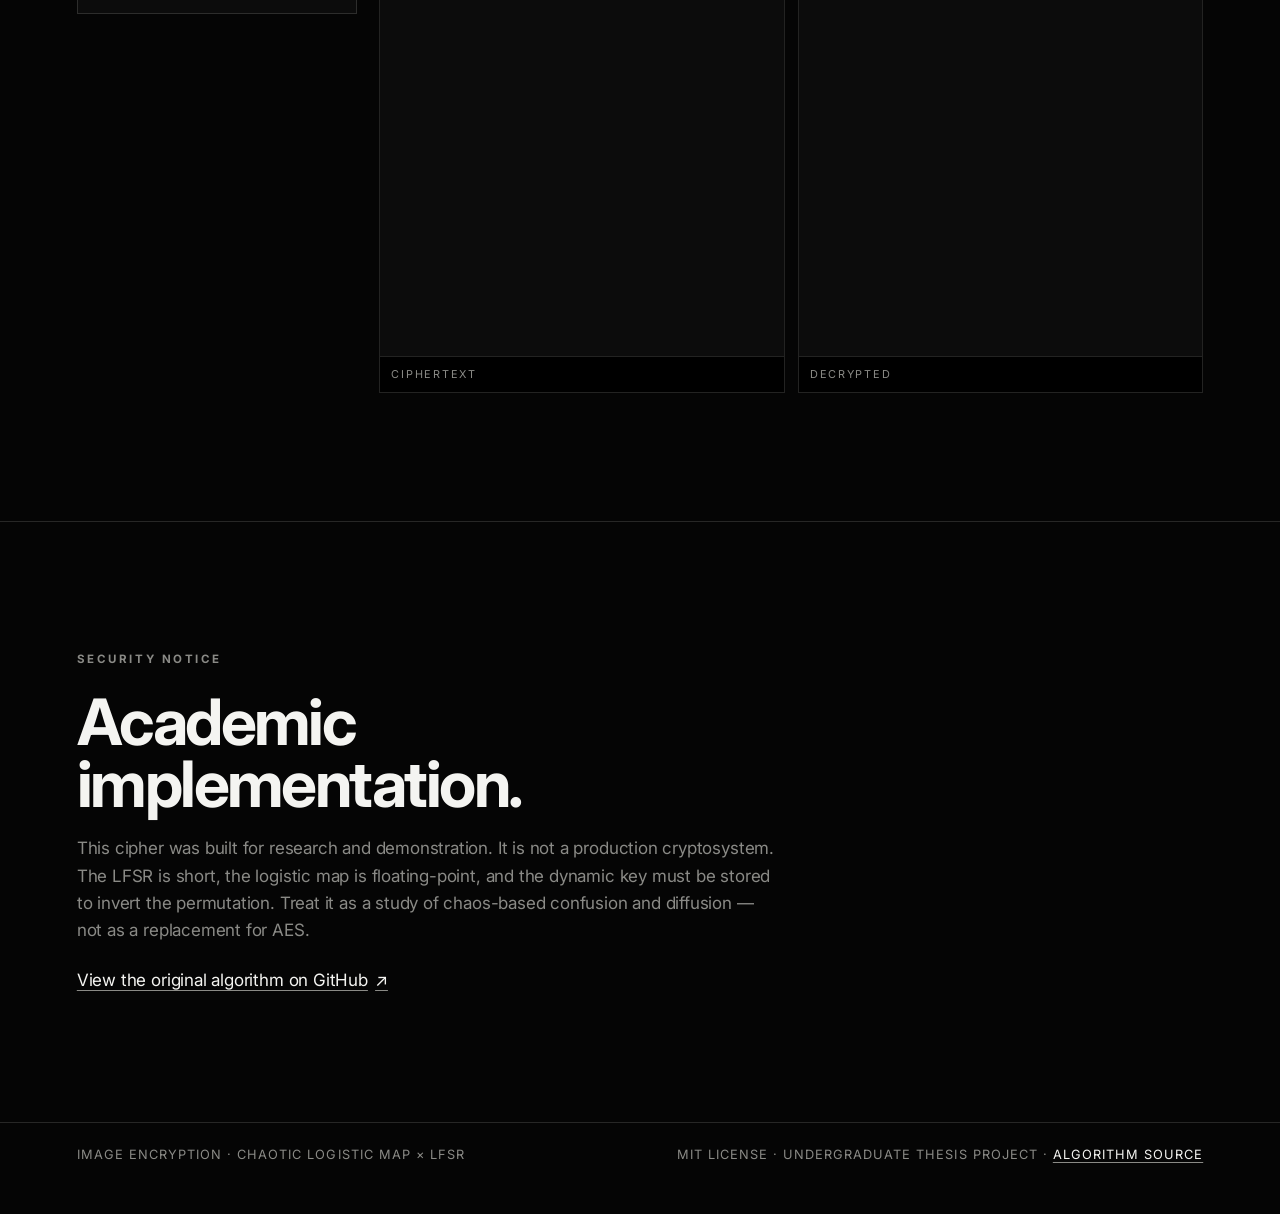
==== commit 7e3669e7: "Add algorithm source repository link" ====
--- a/index.html
+++ b/index.html
@@ -327,12 +327,29 @@
           permutation. Treat it as a study of chaos-based confusion and
           diffusion — not as a replacement for AES.
         </p>
+        <a
+          class="source-link"
+          href="https://github.com/wahyuagast/image-encryption-chaotic-lfsr"
+          target="_blank"
+          rel="noreferrer"
+        >
+          View the original algorithm on GitHub <span aria-hidden="true">↗</span>
+        </a>
       </section>
     </main>
 
     <footer class="footer">
       <p>Image Encryption · Chaotic Logistic Map × LFSR</p>
-      <p>MIT License · Undergraduate thesis project</p>
+      <p>
+        MIT License · Undergraduate thesis project ·
+        <a
+          href="https://github.com/wahyuagast/image-encryption-chaotic-lfsr"
+          target="_blank"
+          rel="noreferrer"
+        >
+          Algorithm source
+        </a>
+      </p>
     </footer>
 
     <script src="app.js"></script>
--- a/styles.css
+++ b/styles.css
@@ -586,6 +586,21 @@
   color: var(--muted);
 }
 
+.source-link {
+  display: inline-flex;
+  gap: 0.45rem;
+  margin-top: 0.4rem;
+  color: var(--ink);
+  text-decoration: underline;
+  text-decoration-color: var(--muted);
+  text-underline-offset: 0.25em;
+}
+
+.source-link:hover,
+.footer a:hover {
+  text-decoration-color: var(--ink);
+}
+
 .footer {
   display: flex;
   justify-content: space-between;
@@ -597,6 +612,13 @@
   font-size: 0.8rem;
   letter-spacing: 0.08em;
   text-transform: uppercase;
+}
+
+.footer a {
+  color: var(--ink);
+  text-decoration: underline;
+  text-decoration-color: var(--muted);
+  text-underline-offset: 0.25em;
 }
 
 .fade-up {
@@ -664,6 +686,13 @@
   .pipe-step,
   .pipe-step:nth-child(2n) {
     border-right: none;
+    min-width: 0;
+    grid-template-columns: 3.5rem minmax(0, 1fr);
+  }
+
+  .pipe-step .eq {
+    white-space: normal;
+    overflow-wrap: anywhere;
   }
 
   .hero-stats {
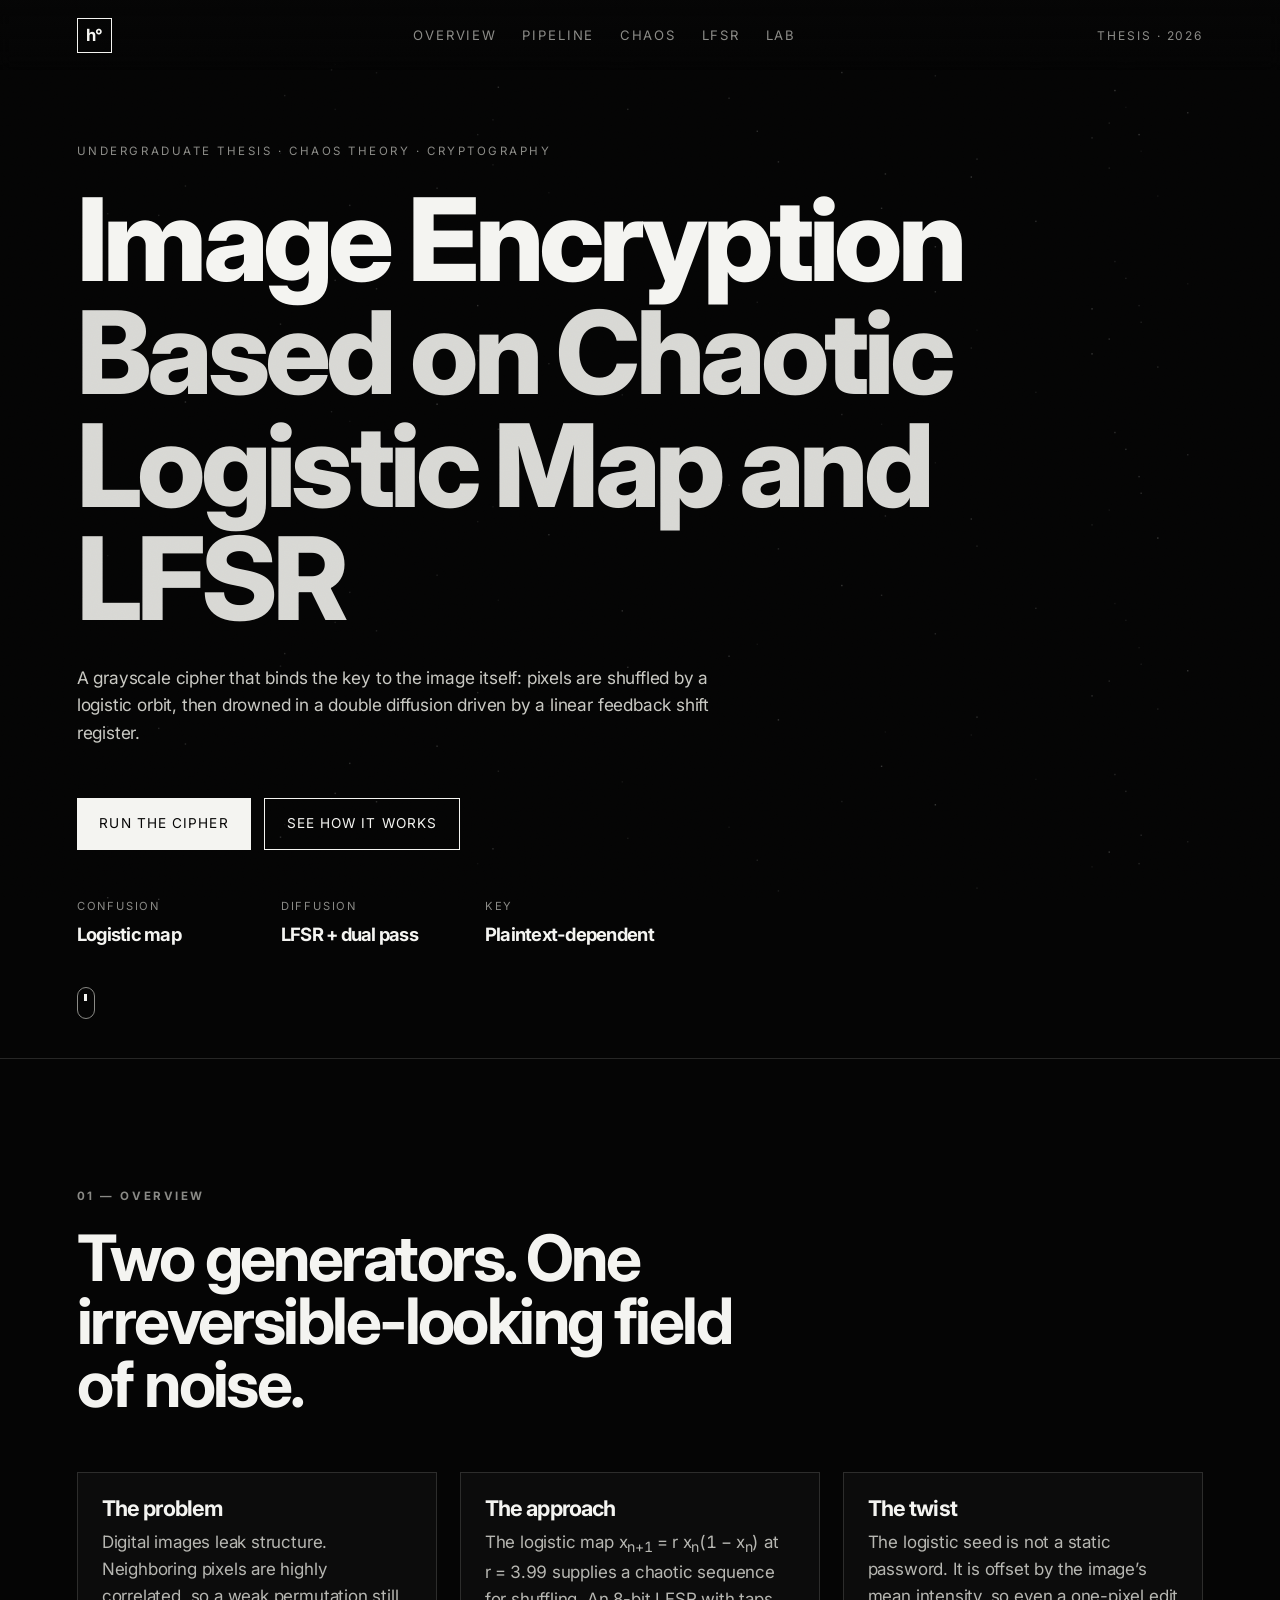
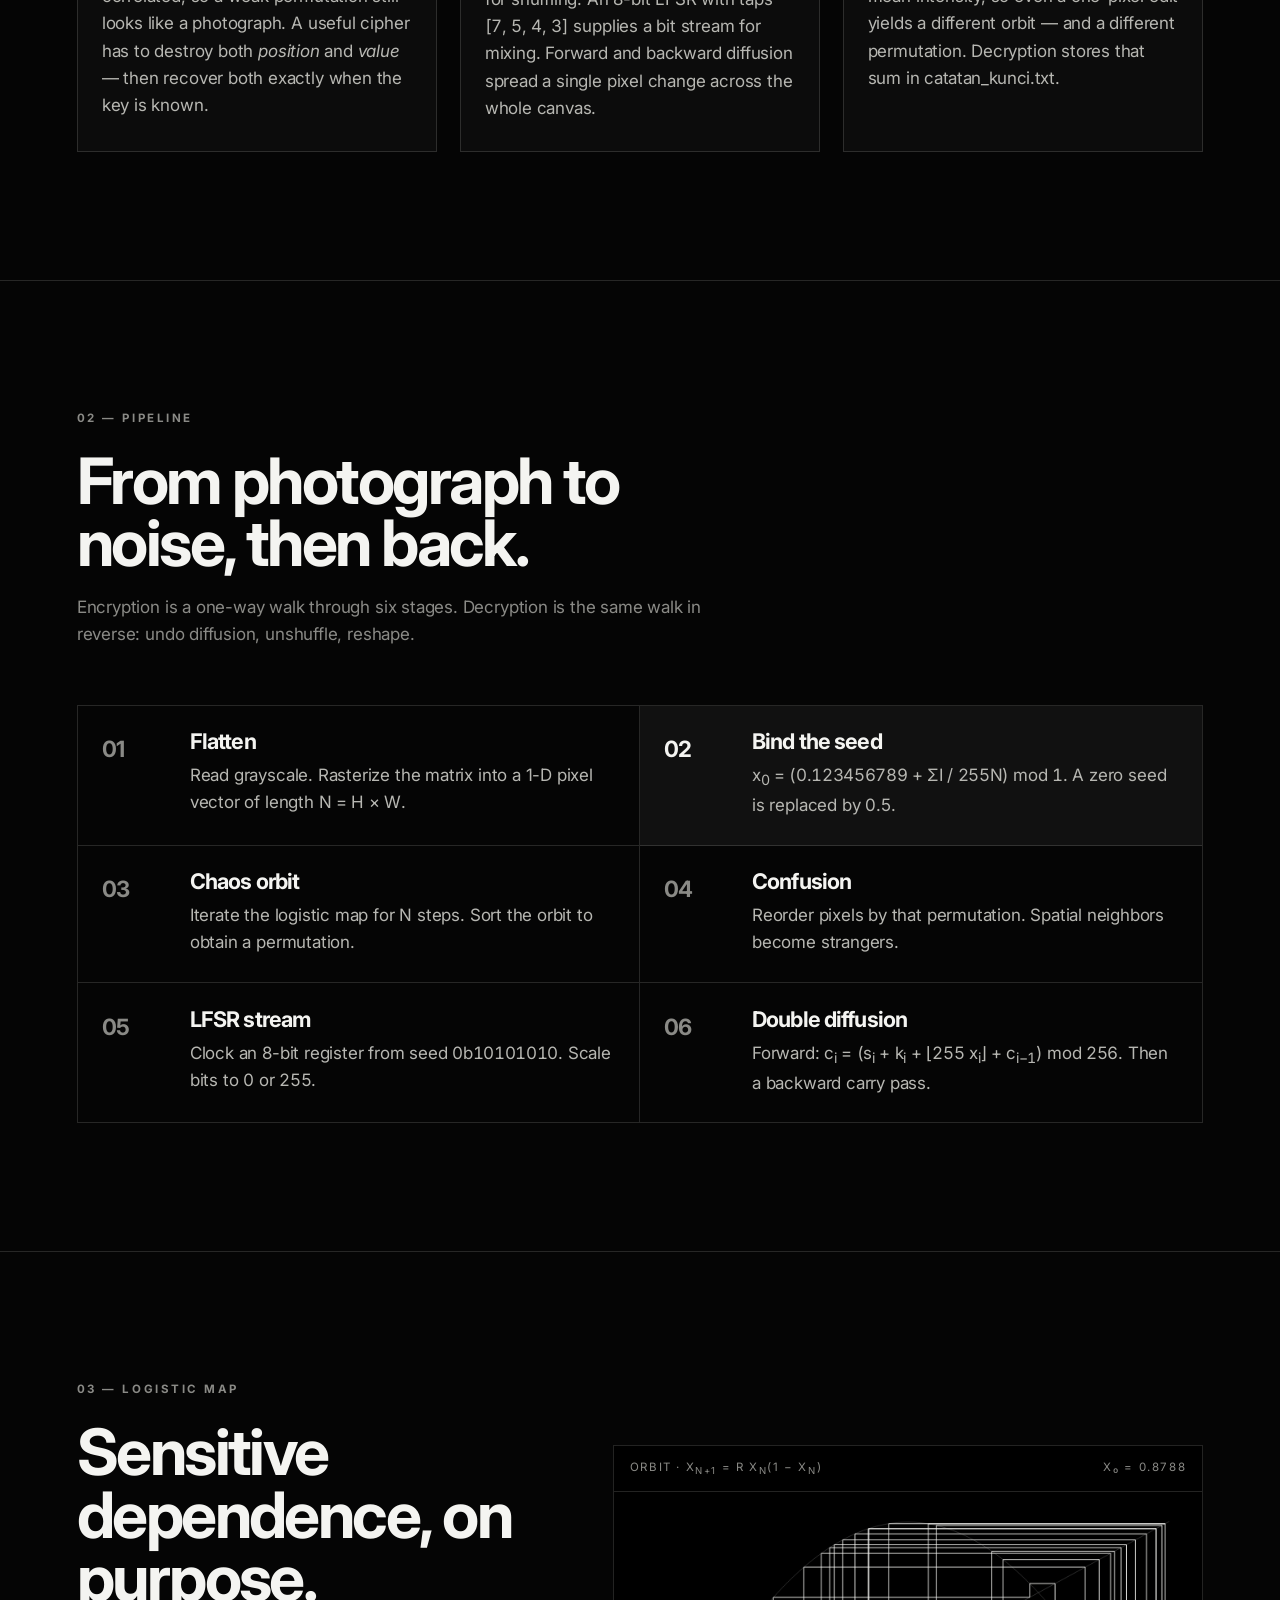
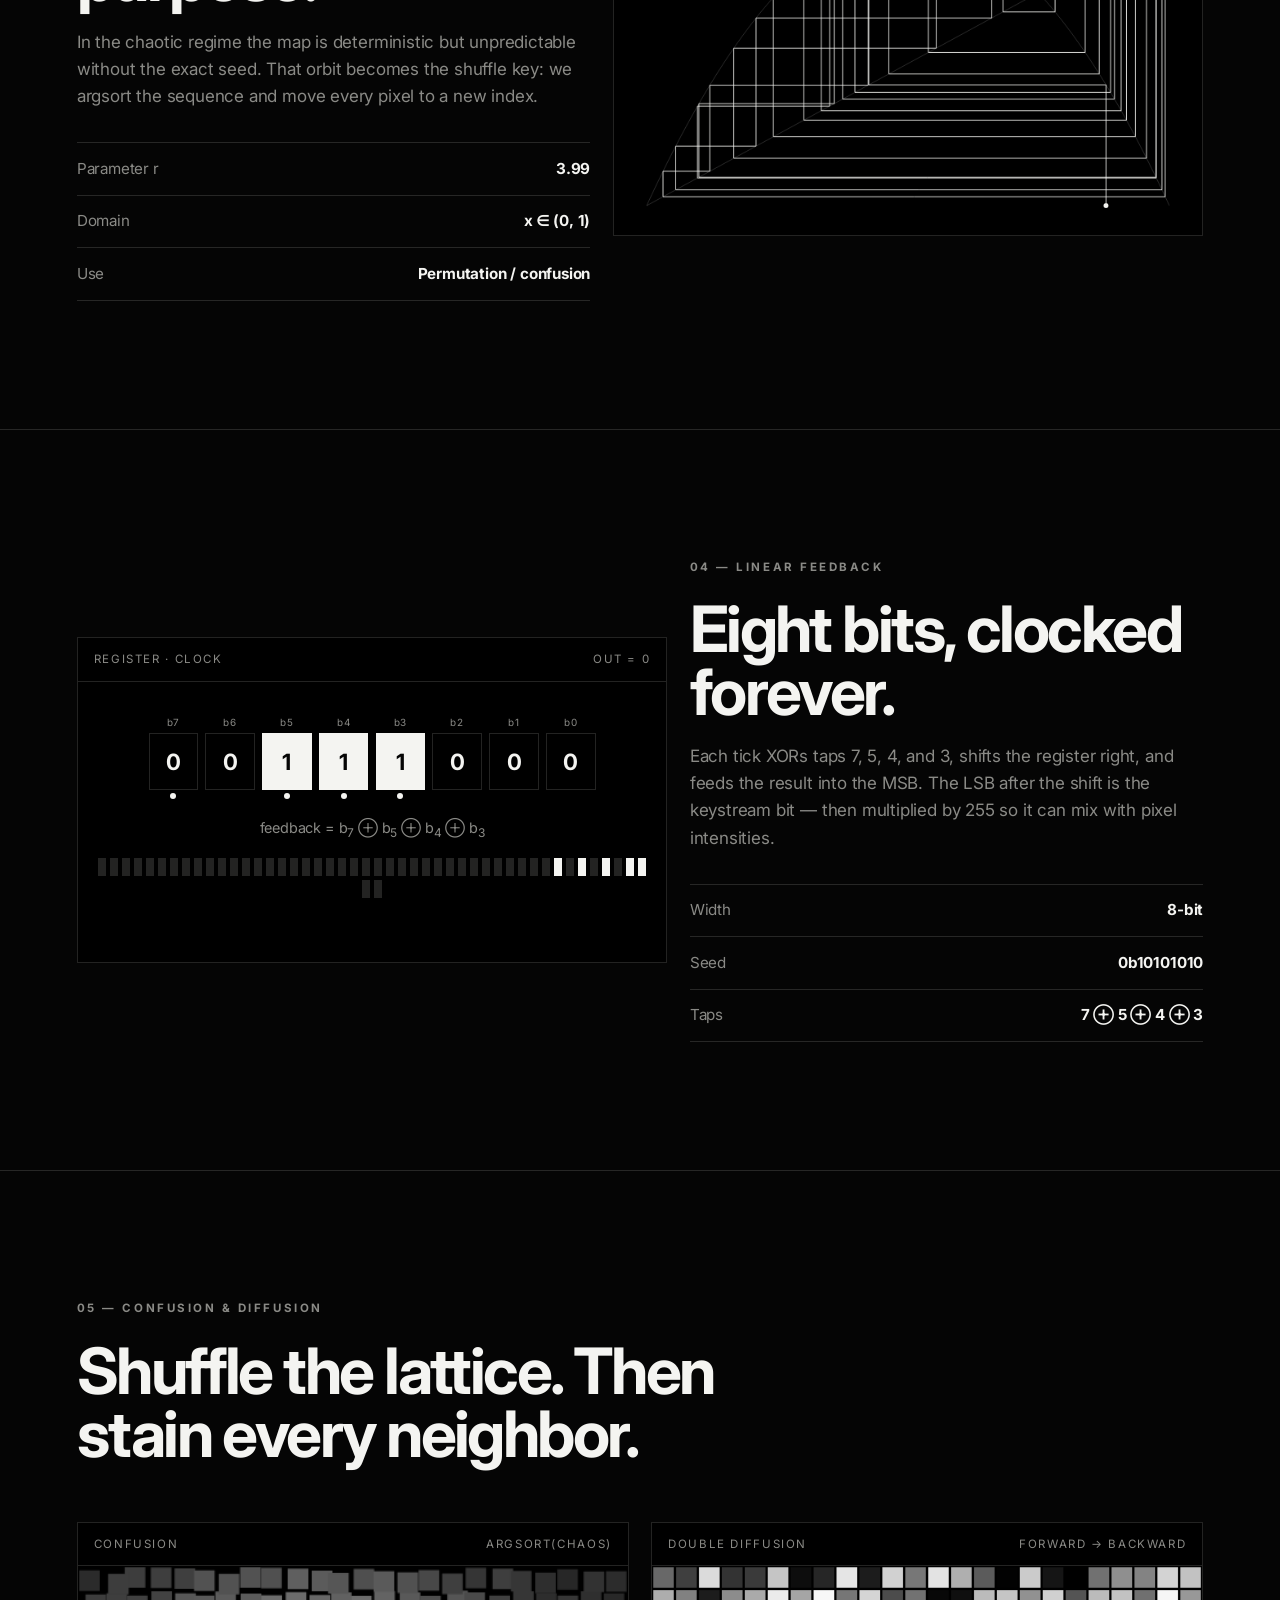
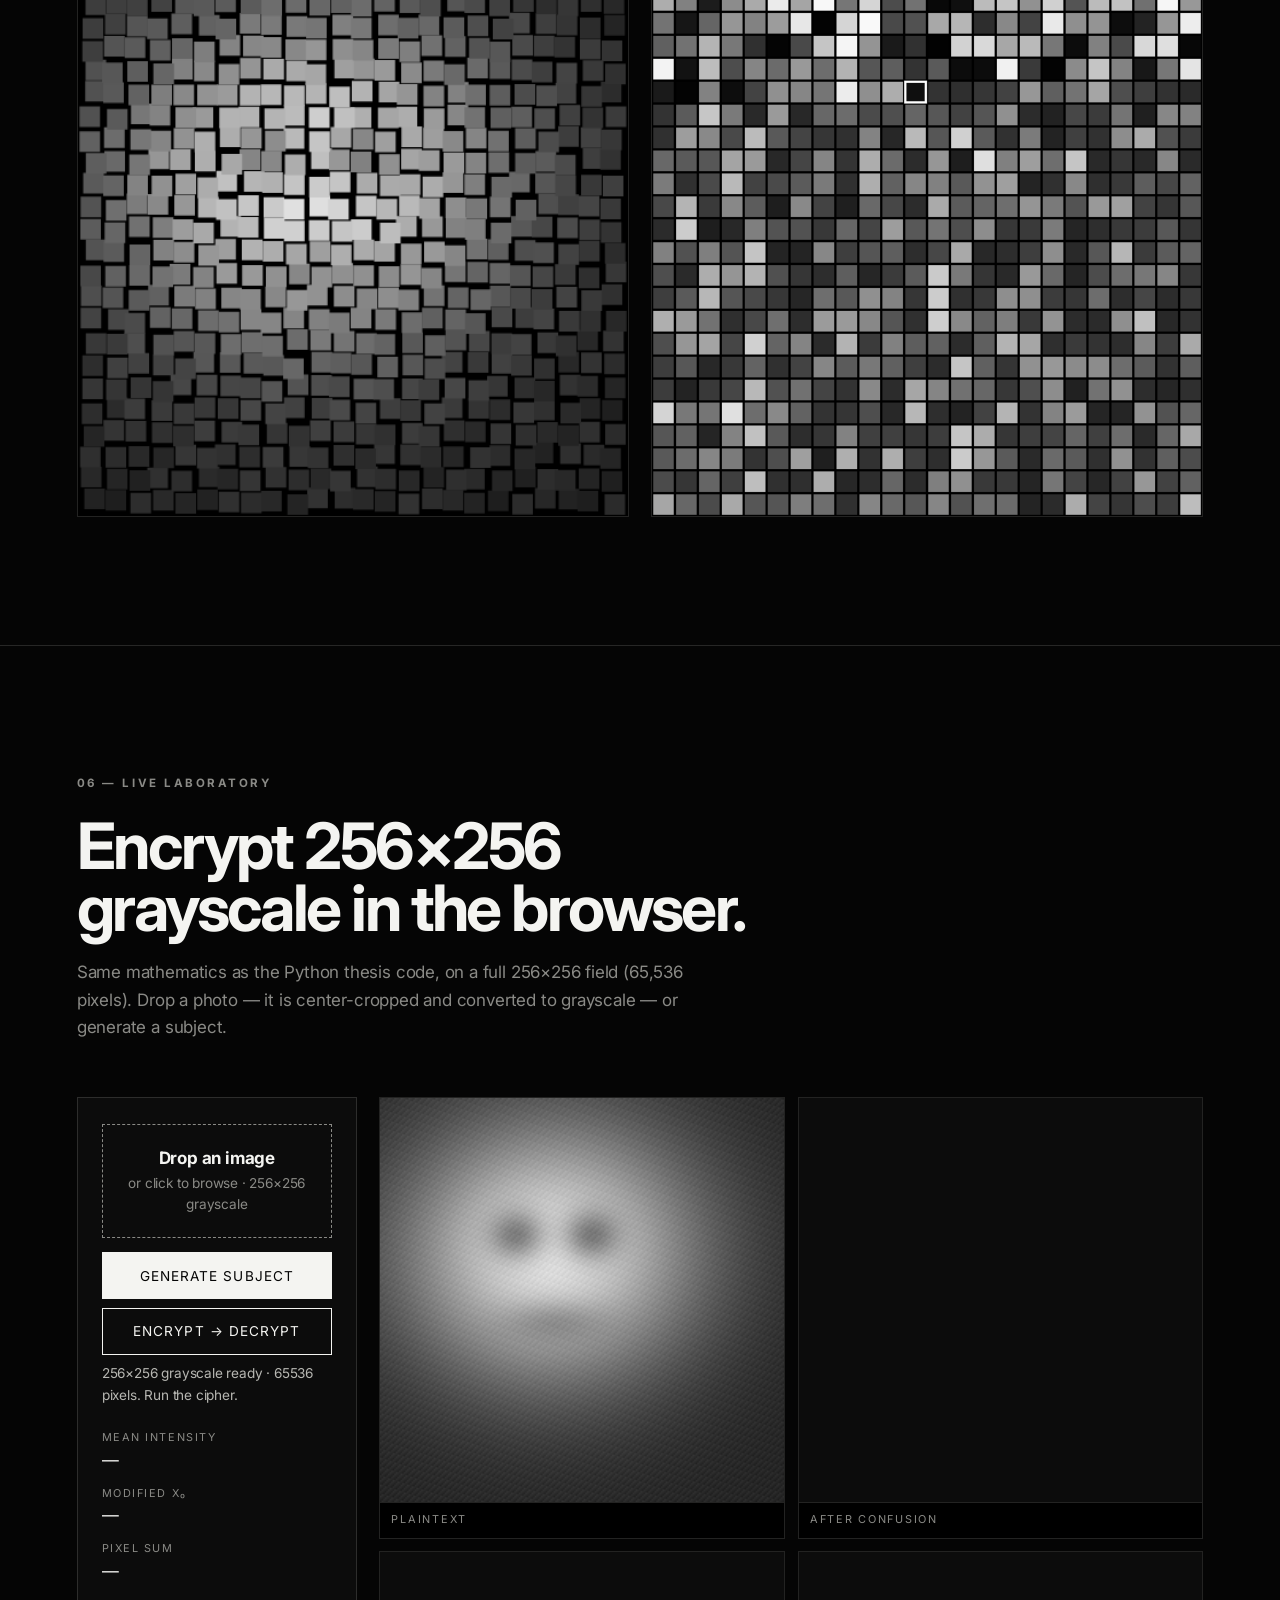
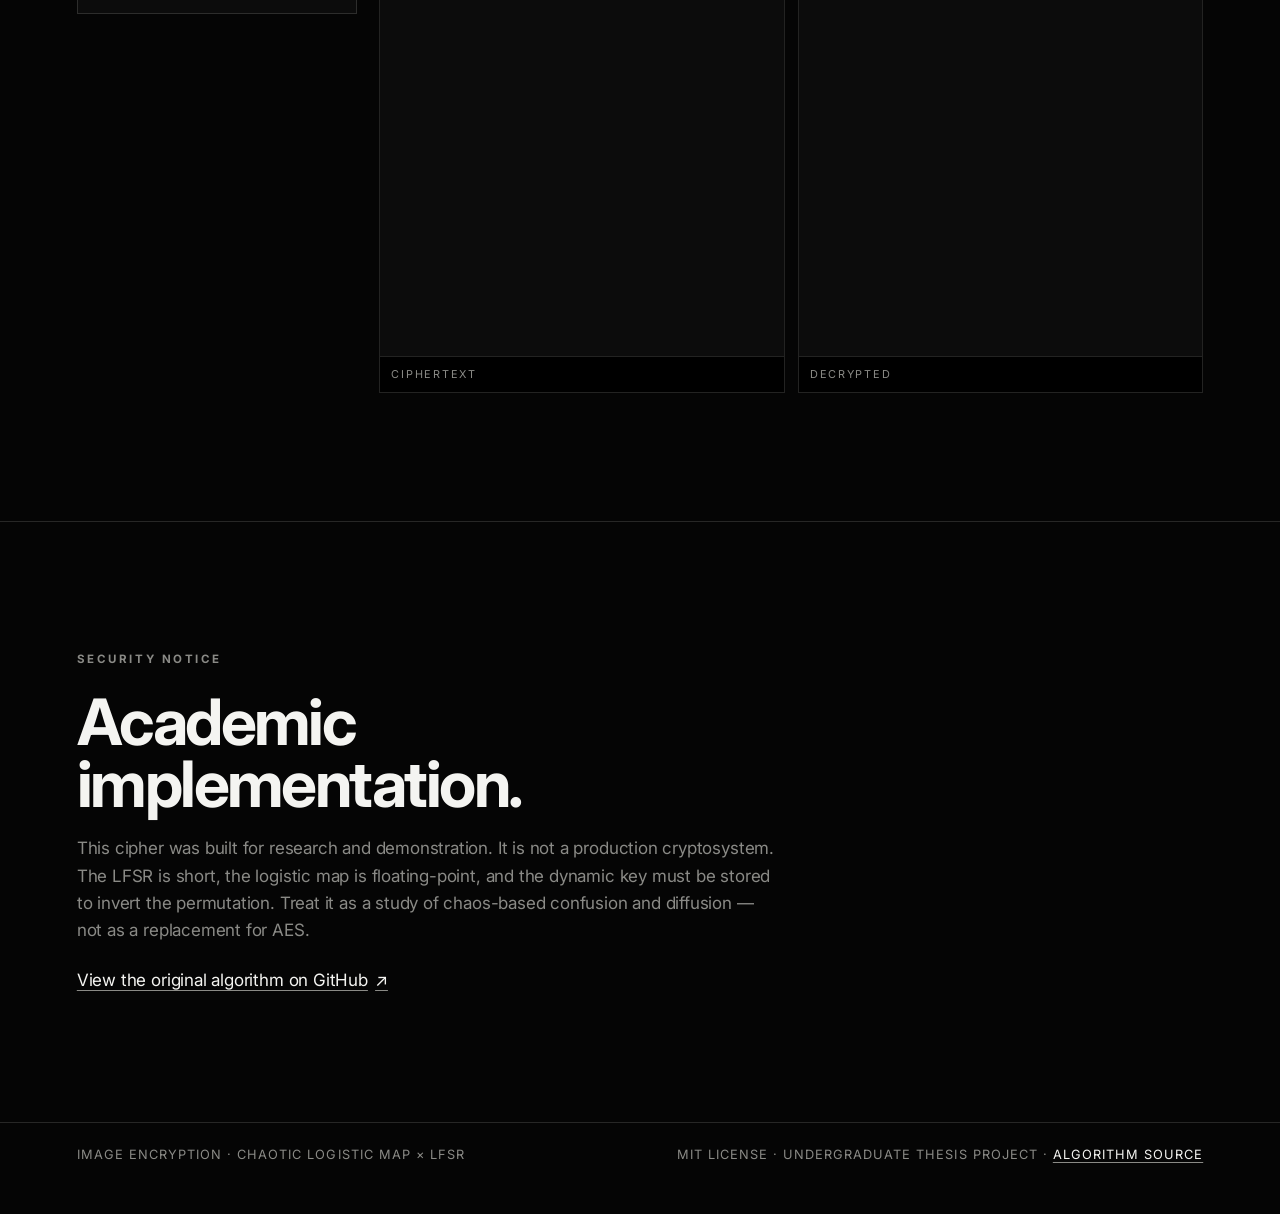
==== commit 05304d2e: "Fix browser math markup" ====
--- a/index.html
+++ b/index.html
@@ -161,7 +161,7 @@
             <span class="pipe-num">05</span>
             <div>
               <h3>LFSR stream</h3>
-              <p>Clock an 8-bit register from seed <span class="mono">0b10101010</span>. Scale bits to \(0\) or \(255\).</p>
+              <p>Clock an 8-bit register from seed <span class="mono">0b10101010</span>. Scale bits to <span class="eq">0</span> or <span class="eq">255</span>.</p>
             </div>
           </li>
           <li class="pipe-step" data-step="5">
@@ -188,7 +188,7 @@
             argsort the sequence and move every pixel to a new index.
           </p>
           <ul class="spec-list">
-            <li><span>Parameter \(r\)</span><strong>3.99</strong></li>
+            <li><span>Parameter <span class="eq">r</span></span><strong>3.99</strong></li>
             <li><span>Domain</span><strong>x ∈ (0, 1)</strong></li>
             <li><span>Use</span><strong>Permutation / confusion</strong></li>
           </ul>
